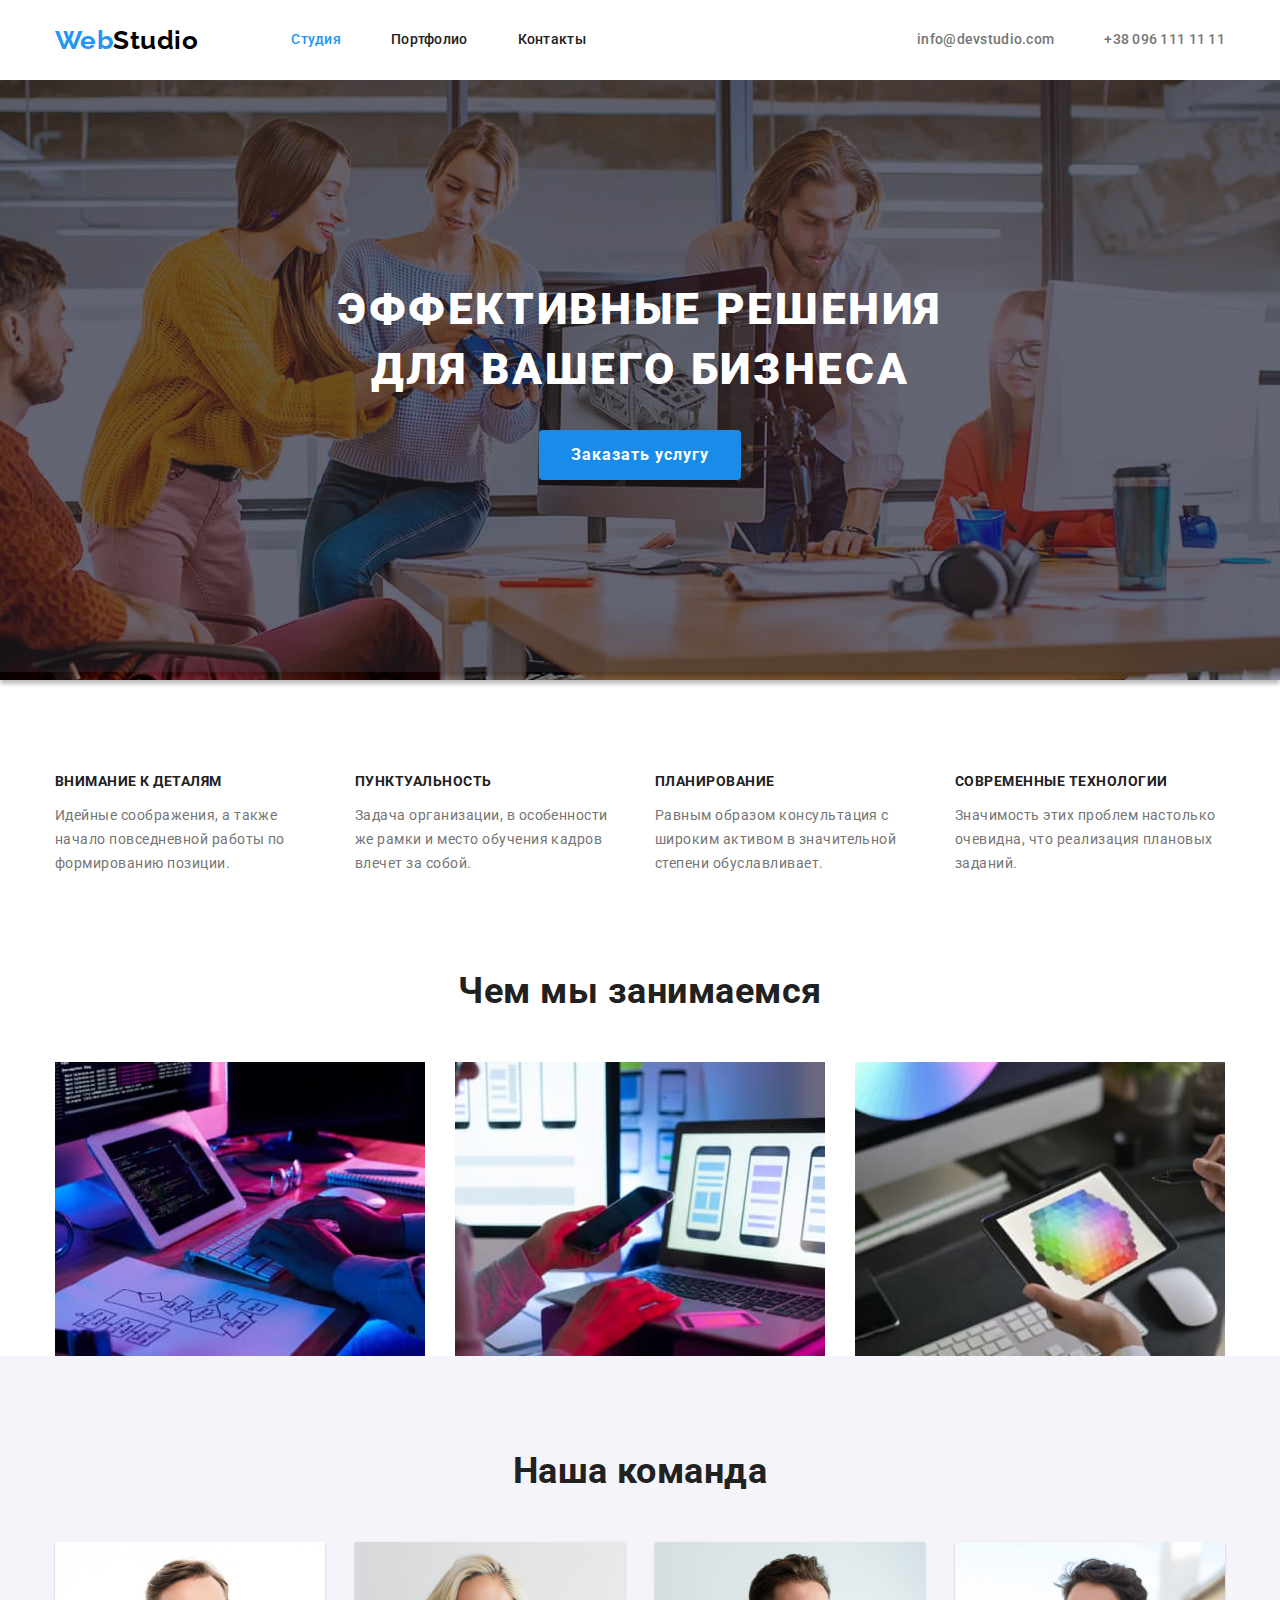
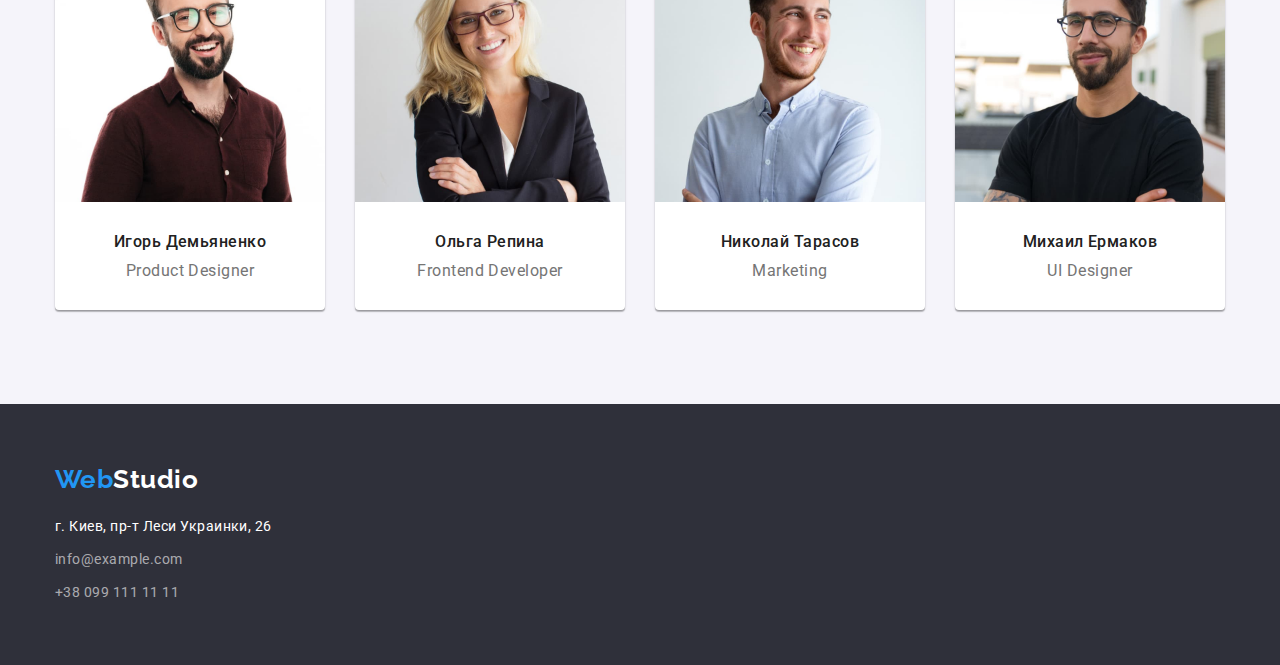
==== index.html @ 6f5d8208 "ДЗ-4 Герой" ====
<!DOCTYPE html>
<html lang="ru">
  <head>
    <meta charset="UTF-8" />
    <meta http-equiv="X-UA-Compatible" content="IE=edge" />
    <meta name="viewport" content="width=device-width, initial-scale=1.0" />
    <title>Document</title>
    <link rel="preconnect" href="https://fonts.googleapis.com" />
    <link rel="preconnect" href="https://fonts.gstatic.com" crossorigin />
    <link
      href="https://fonts.googleapis.com/css2?family=Raleway:wght@700&family=Roboto:wght@400;500;700;900&display=swap"
      rel="stylesheet"
    />
    <link
      rel="stylesheet"
      href="https://cdnjs.cloudflare.com/ajax/libs/modern-normalize/1.1.0/modern-normalize.min.css"
    />
    <link rel="stylesheet" href="./css/styles.css" />
  </head>
  <body class="page">
    <!-- Шапка сайта-->
    <header class="page-header">
      <div class="container page-nav">
        <nav class="page-nav-logo">
          <a href="./index.html" class="logo"
            ><span class="logo-web">Web</span><span class="logo-studio">Studio</span></a
          >
          <ul class="site-nav">
            <li class="item"><a href="./index.html" class="link current">Студия</a></li>
            <li class="item"><a href="./portfolio.html" class="link">Портфолио</a></li>
            <li class="item"><a href="" class="link">Контакты</a></li>
          </ul>
        </nav>
        <ul class="contacts-nav">
          <li class="item">
            <a href="mailto:info@devstudio.com" class="link">info@devstudio.com</a>
          </li>
          <li class="item"><a href="tel:+380961111111" class="link">+38 096 111 11 11</a></li>
        </ul>
      </div>
    </header>

    <main>
      <!-- Герой -->
      <section class="hero">
        <div class="container">
          <h1 class="hero-title">Эффективные решения для вашего бизнеса</h1>
          <button type="button" class="button">Заказать услугу</button>
        </div>
      </section>

      <!-- Преймущетсва -->
      <section class="section-work">
        <h2 class="section-features">Преймущетсва</h2>
        <div class="container">
          <ul class="section-list">
            <li class="item">
              <h2 class="title">Внимание к деталям</h2>
              <p class="text">
                Идейные соображения, а также начало повседневной работы по формированию позиции.
              </p>
            </li>
            <li class="item">
              <h2 class="title">Пунктуальность</h2>
              <p class="text">
                Задача организации, в особенности же рамки и место обучения кадров влечет за собой.
              </p>
            </li>
            <li class="item">
              <h2 class="title">Планирование</h2>
              <p class="text">
                Равным образом консультация с широким активом в значительной степени обуславливает.
              </p>
            </li>
            <li class="item">
              <h2 class="title">Современные технологии</h2>
              <p class="text">
                Значимость этих проблем настолько очевидна, что реализация плановых заданий.
              </p>
            </li>
          </ul>
        </div>
      </section>

      <!-- Описание -->
      <section class="section-features">
        <div class="container">
          <h2 class="section-title">Чем мы занимаемся</h2>
          <ul class="list">
            <li class="item">
              <img src="./images/box1.jpg" alt="компьютер" width="370" height="294" />
            </li>
            <li class="item">
              <img src="./images/box2.jpg" alt="телефон" width="370" height="294" />
            </li>
            <li class="item">
              <img src="./images/box3.jpg" alt="планшет" width="370" height="294" />
            </li>
          </ul>
        </div>
      </section>

      <!-- Команда -->
      <section class="section-team">
        <div class="container">
          <h2 class="section-title">Наша команда</h2>
          <ul class="list">
            <li class="item">
              <img src="./images/igordemianenko.jpg" alt="фотография сотрудника" width="270" height="260" />
              <h3 class="title">Игорь Демьяненко</h3>
              <p class="text">Product Designer</p>
            </li>
            <li class="item">
              <img src="./images/olgarepina.jpg" alt="фотография сотрудника" width="270" height="260" />
              <h3 class="title">Ольга Репина</h3>
              <p class="text">Frontend Developer</p>
            </li>
            <li class="item">
              <img src="./images/nikolaitarasov.jpg" alt="фотография сотрудника" width="270" height="260" />
              <h3 class="title">Николай Тарасов</h3>
              <p class="text">Marketing</p>
            </li>
            <li class="item">
              <img src="./images/mihailermakov.jpg" alt="фотография сотрудника" width="270" height="260" />
              <h3 class="title">Михаил Ермаков</h3>
              <p class="text">UI Designer</p>
            </li>
          </ul>
        </div>
      </section>
    </main>

    <!-- Подвал -->
    <footer class="footer">
      <div class="container">
        <a href="./index.html" class="logo"
          ><span class="logo-web">Web</span><span class="logo-studio-footer">Studio</span></a
        >
        <address>
          <ul>
            <li>
              <a href="https://goo.gl/maps/iaYQJFzAQQtQS2JW9" class="link"
                >г. Киев, пр-т Леси Украинки, 26</a
              >
            </li>
            <li><a href="mailto:info@example.com" class="link contacts">info@example.com</a></li>
            <li><a href="tel:+380991111111" class="link contacts tel">+38 099 111 11 11</a></li>
          </ul>
        </address>
      </div>
    </footer>
  </body>
</html>
---- css/styles.css ----
/* основной цвет фона #FFFFFF */
/* цвет фона героя и футера #2F303A */
/* цвет фона команды #F5F4FA */
/* основной цвет текста #757575  */
/* доп цвет текста #212121 */
/* цвет для ховера #2196F3 */
/* цвет текста в футере для контактов rgba(255, 255, 255, 0.6);
 */


:root {
--primary-text-color: #212121;
--title-text-color: #757575;
--accent-color: #2196F3;
--secondary-text-color: #FFF;
--third-text-color: #000;
--primary-bg-color: #FFF;
--secondary-bg-color: #2F303A;
--third-bg-color: #F5F4FA;
--button-bg-color: #188CE8;
}

ul {
    padding: 0;
    margin: 0;
    list-style: none;
}

img {
    display: block;
    width: 100%;
    height: auto;
}

 .page {
     background-color: var(--primary-bg-color);
     color: var(--title-text-color);
     font-family: Roboto, sans-serif;
     letter-spacing: 0.03em;
 }
/* навигация сайта */

 .container {
     width: 1200px;
     padding-left: 15px;
     padding-right: 15px; 
     margin-left: auto;
     margin-right: auto;
 }
 .page-nav-logo {
    display: flex;
    align-items: center;
    
}

.page-nav {
    display: flex;
    align-items: center;
    
}

  .logo {
    margin-right: 93px; 
    

    font-family: Raleway, cursive;
    font-weight: 700;
    font-size: 26px;
    line-height: 1.19;
    text-decoration: none;
 }

 .logo-web {
     color: var(--accent-color);
 }
 .logo-studio {
     color: var(--third-text-color);
 }

.site-nav {
    display: flex;
}

.site-nav .item + .item {
    margin-left: 50px;
}
 
.site-nav .link {
    display: block;
    padding-top: 32px;
    padding-bottom: 32px;
    
    color: var(--primary-text-color);
    font-weight: 500;
    font-size: 14px;
    line-height: 1.14;
    letter-spacing: 0.02em;
    text-decoration: none;
}
.site-nav .link:hover,
.site-nav .link:focus {
    color: var(--accent-color);
}
.site-nav .link.current {
    color: var(--accent-color);
}
.site-nav .link.current-second {
    color: var(--accent-color);
}
.contacts-nav {
    display: flex;
    margin-left: auto;
}
.contacts-nav .item + .item {
    margin-left: 50px;
}
.contacts-nav .link {
    display: block;
    padding-bottom: 32px;
    padding-top: 32px;
    
    color: var(--title-text-color);
    font-weight: 500;
    font-size: 14px;
    line-height: 1.14;
    letter-spacing: 0.02em;
    text-decoration: none;
}
.contacts-nav .link:hover,
.contacts-nav .link:focus {
    color: var(--accent-color);
}
/* герой */




.hero {
    padding-bottom: 200px;
    padding-top: 200px;
    text-align: center;
    max-width: 1600px;
    height: 600px;
    margin-left: auto;
    margin-right: auto;
    background-image: url('..//images/imgoverlay.png'), url('..//images/hero.jpg');
    box-shadow: 0px 4px 4px rgba(0, 0, 0, 0.25);
    background-repeat: no-repeat;
    background-position: center;
    background-size: cover;
   
}


.hero-title {
    margin: 0 auto 30px;
    width: 696px;
    
   
   
    
    color: var(--secondary-text-color);
    font-weight: 900;
    font-size: 44px;
    line-height: 1.36;
    letter-spacing: 0.06em;
    text-transform: uppercase;
}

/* секция преймущества */
.section-features {
    margin-top: 0;
    margin-bottom: 0;


    font-size: 0;

}
.section-features .list {
    display: flex;
    justify-content: space-between;
}

.section-list {
    display: flex;
    margin-bottom: 0;
}


.section-work {
    
    padding-bottom: 94px;
    padding-top: 94px;

}
.section-work .item {
    width: 270px;
}
.section-work .section-list{
    justify-content: space-between;
}

.section-work .title {
    margin-top: 0;
    margin-bottom: 10px;
    
    color: var(--primary-text-color);
    font-weight: 700;
    font-size: 14px;
    line-height: 1.14;
    text-transform: uppercase;
}
.section-work .text {
    margin-bottom: 0;
    
    font-size: 14px;
    line-height: 1.71;
}

/* секция */
.section-title {
    margin-top: 0;
    margin-bottom: 50px;
   
    
    color: var(--primary-text-color);
    font-weight: 700;
    font-size: 36px;
    line-height: 1.17;
    text-align: center;
}
/* секция команда */
.section-team {
    
    padding-top: 94px;
    padding-bottom: 94px;
    
    
    background-color: var(--third-bg-color)
}   
.section-team .list {
    display: flex;
    justify-content: space-between;

}

.section-team .title {
    margin-top: 0;
    margin-bottom: 0;
    padding-top: 30px;
    padding-bottom: 10px;
    
    color: var(--primary-text-color);
    
    font-weight: 500;
    font-size: 16px;
    line-height: 1.19;
    text-align: center;
}
.section-team .item {
    width: 270px;
    background: #FFFFFF;
    box-shadow: 0px 1px 3px rgba(0, 0, 0, 0.12), 0px 1px 1px rgba(0, 0, 0, 0.14), 0px 2px 1px rgba(0, 0, 0, 0.2);
    border-radius: 0px 0px 4px 4px;
    
}

.section-team .text {
    margin-top: 0;
    margin-bottom: 0;
    padding-top: 0;
    padding-bottom: 30px;
    
    font-size: 16px;
    line-height: 1.19;
    text-align: center;
}
/* кнопка */
.button {
    border-radius: 4px;
    padding: 10px 32px;
    min-width: 200px;
    height: 50px;
    border: transparent;
    box-shadow: 0px 4px 4px rgba(0, 0, 0, 0.15);


    
    color: var(--secondary-text-color);
    background-color: var(--button-bg-color);

    font-family: 'Roboto';
    font-weight: 700;
    font-size: 16px;
    line-height: 1.88;
    letter-spacing: 0.06em;
    cursor: pointer;
 
}
/* подвал */
.footer .logo {
    display: block;
    margin-bottom: 20px;
    
}
.logo-studio-footer {

    color: var(--secondary-text-color);
}
.footer {
    padding-top: 60px;
    padding-bottom: 60px;
    margin-bottom: 0;


    background-color: var(--secondary-bg-color);
}
.footer .link {
    display: block;
    
    
    
    
    color: var(--secondary-text-color);
    font-style: normal;
    font-size: 14px;
    line-height: 1.71;
    text-decoration: none;
}

.footer li {
    margin-bottom: 9px;
}
.footer li:last-child {
    margin-bottom: 0;
}

.footer .link.contacts {
    display: block;
    
    
    color: rgba(255, 255, 255, 0.6);  
}

.footer .link.contacts.tel {
    display: block;
    
    
    
    color: rgba(255, 255, 255, 0.6);
    
}
.footer .link:hover,
.footer .link:focus {
    color: var(--accent-color);
    
}
.footer .link.contacts:hover,
.footer .link.contacts:focus {
    color: var(--accent-color);
    
}

/* портфолио */

.page-header-portfolio {
    border-bottom: 1px solid #ECECEC;
}

.section-portfolio {
    padding-top: 94px;
    padding-bottom: 94px;
}
.section-portfolio .main-title {
    visibility: hidden;
    font-size: 0;
}

.portfolio-title {
    display: flex;
    justify-content: center;
    margin-bottom: 50px;
    
}
.portfolio-title .item {
    margin-right: 8px;
}
.portfolio-title .item:last-child {
    margin-right: 0;
}
.portfolio-btn {
    border-radius: 4px;
    border: transparent;
    padding: 6px 22px;

        
    
    color: var(--primary-text-color);
    background-color: var(--third-bg-color);
    font-family: Roboto, sans-serif;
    font-weight: 500;
    font-size: 16px;
    line-height: 1.62;
    text-align: center;
    cursor: pointer;
}
.portfolio-btn:hover,
.portfolio-btn:focus {
    color: var(--secondary-text-color);
    background-color: var(--accent-color);
}
.portfolio-btn.current {
    color: var(--secondary-text-color);
    background-color: var(--accent-color);
}


.section-portfolio .title {
    
    color: var(--primary-text-color);
    
    font-weight: 700;
    font-size: 18px;
    line-height: 2; 
    letter-spacing: 0.06em;
}
.section-portfolio .text {
    font-size: 16px;
    line-height: 1.88;
}

.portfolio-data {
    display: block;
    display: flex;
    flex-wrap: wrap;
    justify-content: space-between;
    
}
.section-portfolio .info:nth-last-child(-n + 3) {
    margin-bottom: 0;
}
.section-portfolio .list {
    border: 1px solid #EEEEEE;
    
    padding: 20px 24px;
}

.section-portfolio .title,
.section-portfolio .text,
.section-portfolio .photo {
    display: block;
    margin-bottom: 0;
    margin-top: 0;
}

.section-portfolio .info {
    margin-bottom: 30px;
}

.section-portfolio .title {
    margin-bottom: 4px;
}
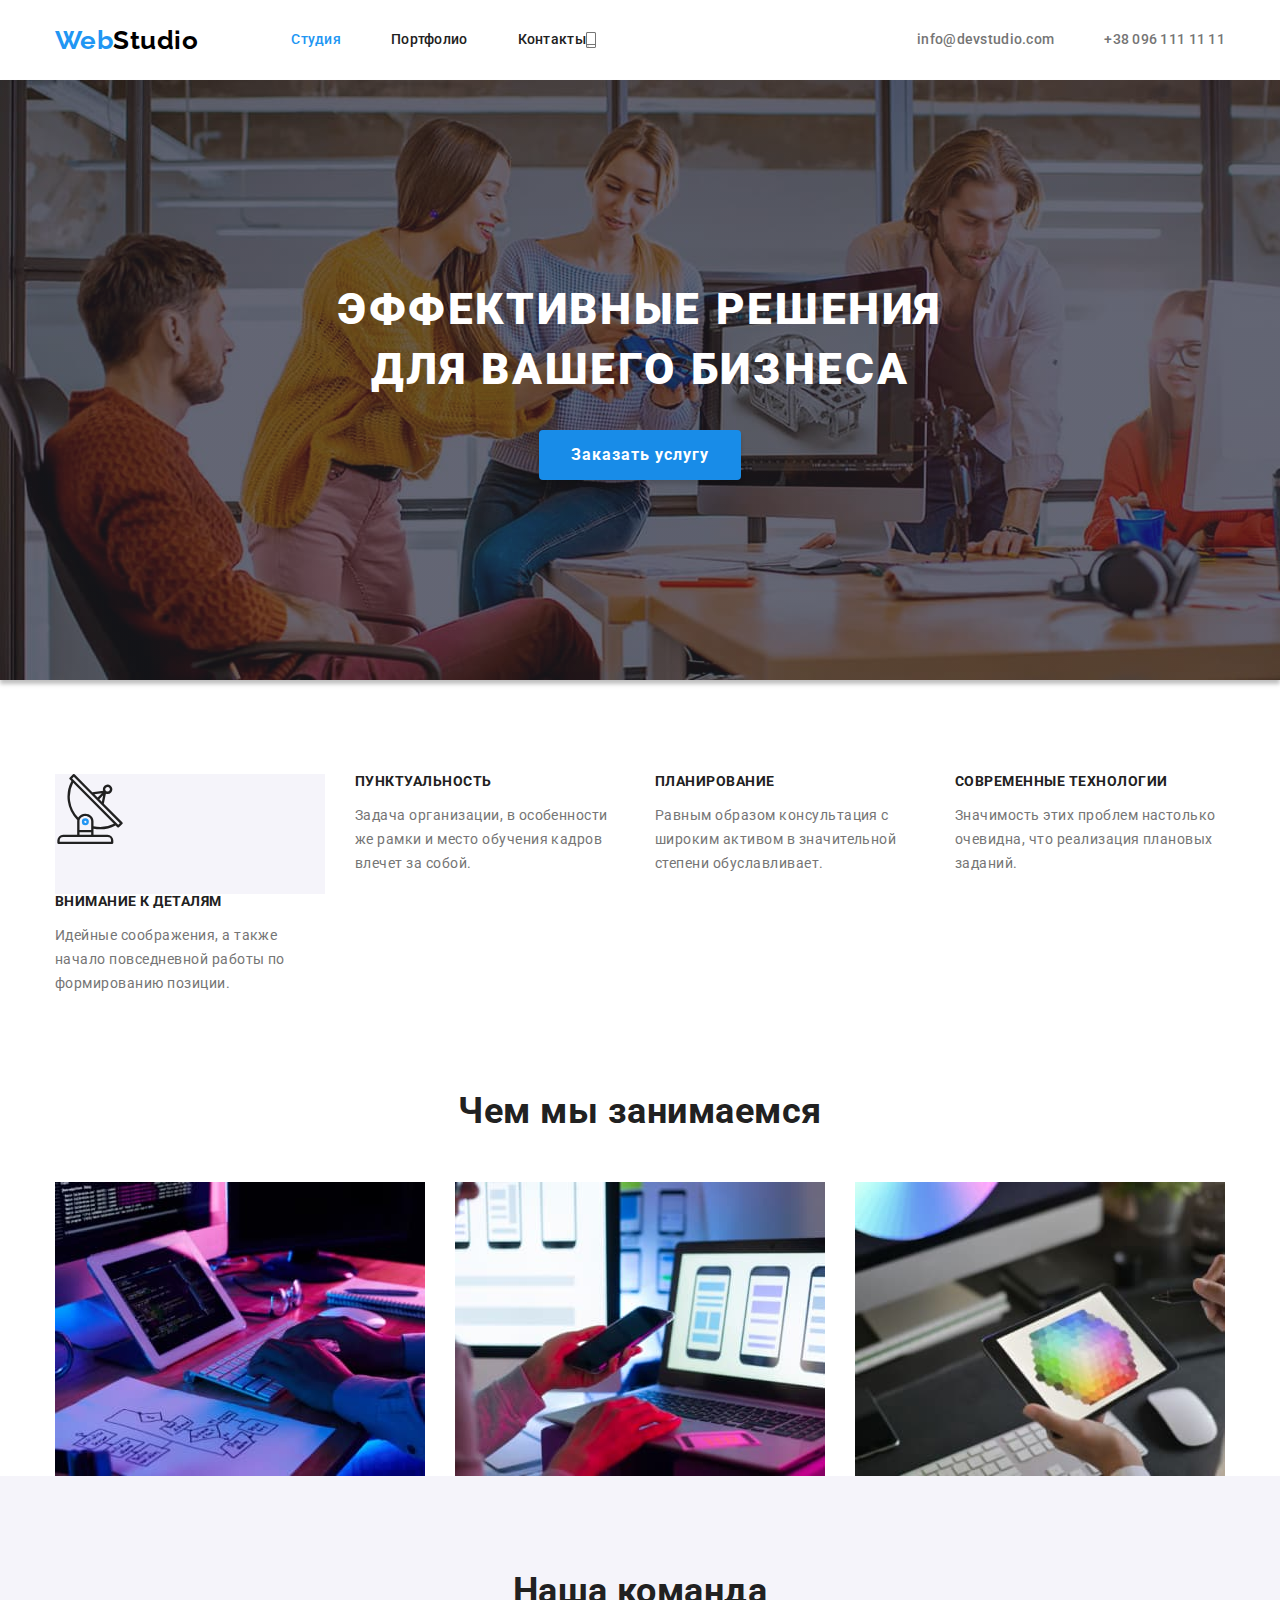
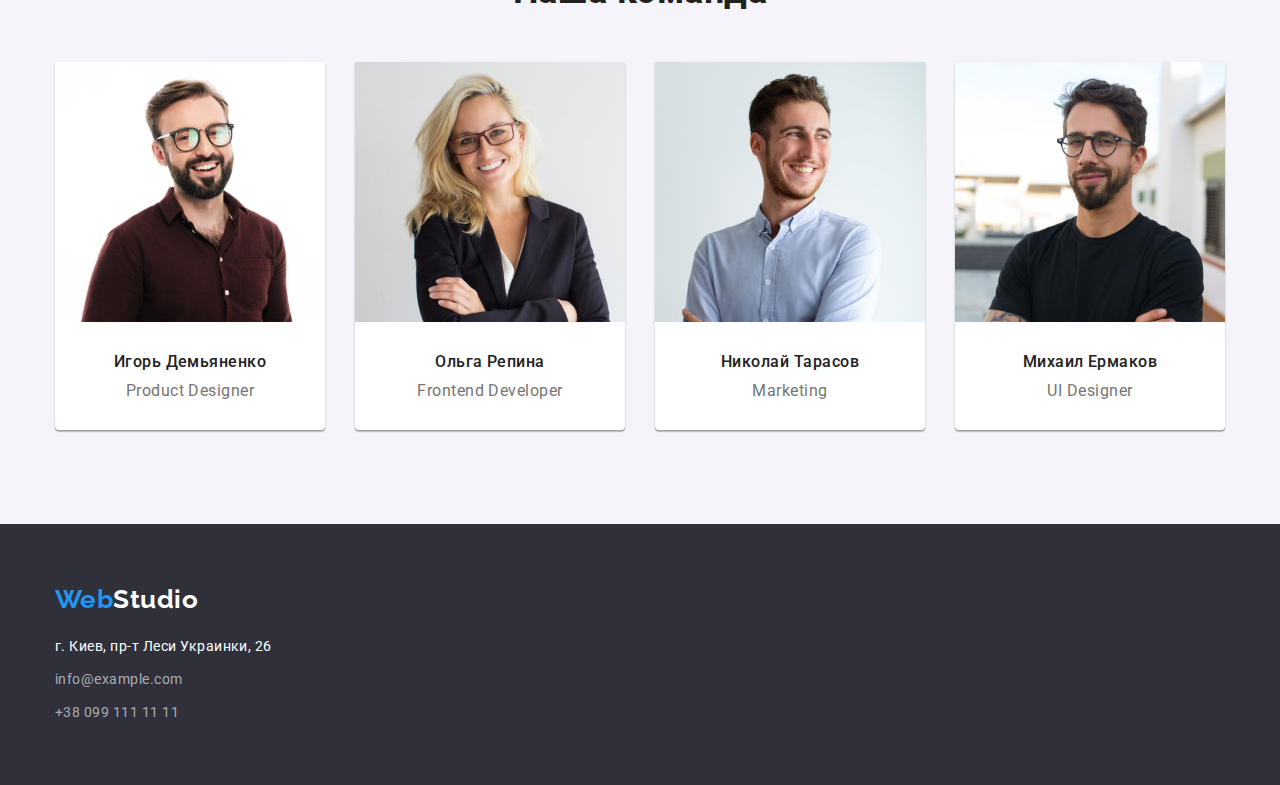
==== commit bdfa2513: "добавляет svg спрайт" ====
--- a/index.html
+++ b/index.html
@@ -31,6 +31,9 @@
             <li class="item"><a href="" class="link">Контакты</a></li>
           </ul>
         </nav>
+        <svg width="10" height="16">
+          <use href="./images/icons.svg#icon-smartphone"></use>
+        </svg>
         <ul class="contacts-nav">
           <li class="item">
             <a href="mailto:info@devstudio.com" class="link">info@devstudio.com</a>
@@ -55,6 +58,11 @@
         <div class="container">
           <ul class="section-list">
             <li class="item">
+              <div class="group">
+                <svg class="icon" width="70" height="70">
+                  <use href="./images/icons.svg#icon-antenna1"></use>
+                </svg>
+              </div>
               <h2 class="title">Внимание к деталям</h2>
               <p class="text">
                 Идейные соображения, а также начало повседневной работы по формированию позиции.
@@ -106,22 +114,42 @@
           <h2 class="section-title">Наша команда</h2>
           <ul class="list">
             <li class="item">
-              <img src="./images/igordemianenko.jpg" alt="фотография сотрудника" width="270" height="260" />
+              <img
+                src="./images/igordemianenko.jpg"
+                alt="фотография сотрудника"
+                width="270"
+                height="260"
+              />
               <h3 class="title">Игорь Демьяненко</h3>
               <p class="text">Product Designer</p>
             </li>
             <li class="item">
-              <img src="./images/olgarepina.jpg" alt="фотография сотрудника" width="270" height="260" />
+              <img
+                src="./images/olgarepina.jpg"
+                alt="фотография сотрудника"
+                width="270"
+                height="260"
+              />
               <h3 class="title">Ольга Репина</h3>
               <p class="text">Frontend Developer</p>
             </li>
             <li class="item">
-              <img src="./images/nikolaitarasov.jpg" alt="фотография сотрудника" width="270" height="260" />
+              <img
+                src="./images/nikolaitarasov.jpg"
+                alt="фотография сотрудника"
+                width="270"
+                height="260"
+              />
               <h3 class="title">Николай Тарасов</h3>
               <p class="text">Marketing</p>
             </li>
             <li class="item">
-              <img src="./images/mihailermakov.jpg" alt="фотография сотрудника" width="270" height="260" />
+              <img
+                src="./images/mihailermakov.jpg"
+                alt="фотография сотрудника"
+                width="270"
+                height="260"
+              />
               <h3 class="title">Михаил Ермаков</h3>
               <p class="text">UI Designer</p>
             </li>
--- a/css/styles.css
+++ b/css/styles.css
@@ -133,8 +133,6 @@
 /* герой */
 
 
-
-
 .hero {
     padding-bottom: 200px;
     padding-top: 200px;
@@ -143,11 +141,11 @@
     height: 600px;
     margin-left: auto;
     margin-right: auto;
-    background-image: url('..//images/imgoverlay.png'), url('..//images/hero.jpg');
+    background-image: linear-gradient(to top, rgba(47, 48, 58, 0.4), rgba(47, 48, 58, 0.4)), url('..//images/hero.jpg');
     box-shadow: 0px 4px 4px rgba(0, 0, 0, 0.25);
-    background-repeat: no-repeat;
-    background-position: center;
-    background-size: cover;
+    
+
+    background-color: var(--secondary-bg-color);
    
 }
 
@@ -191,8 +189,18 @@
     
     padding-bottom: 94px;
     padding-top: 94px;
-
-}
+    
+}
+.section-work .title {
+    
+    
+}
+.section-work .group {
+    background-color: #F5F4FA;
+    width: 270px;
+    height: 120px;
+}
+
 .section-work .item {
     width: 270px;
 }
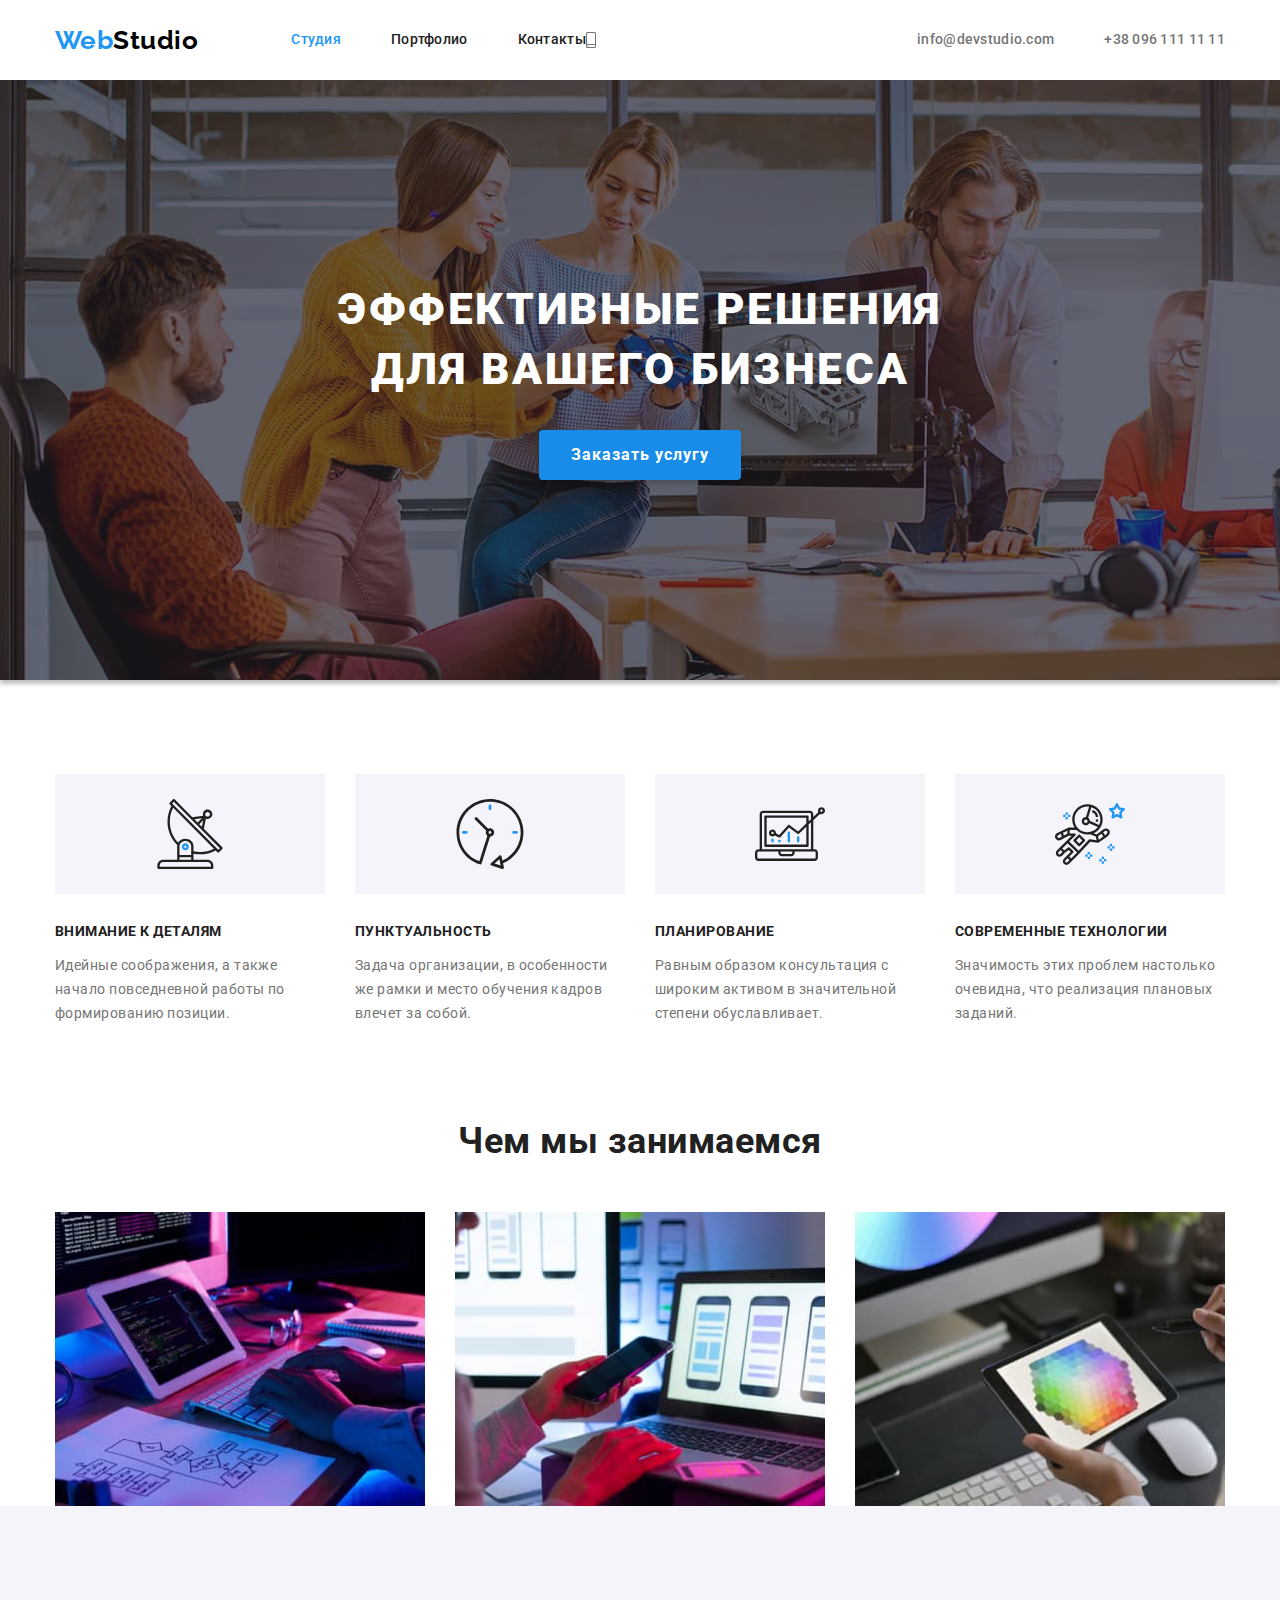
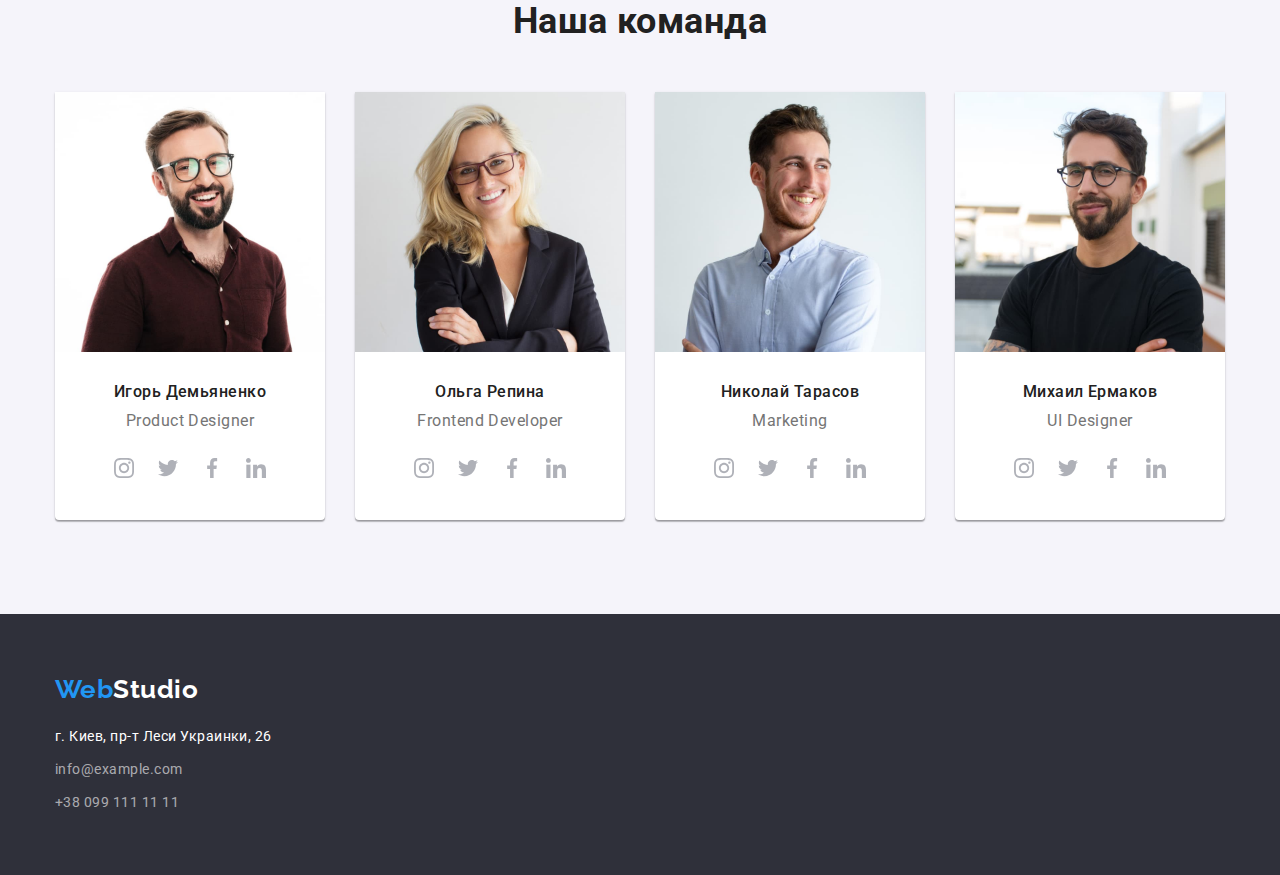
==== commit fdda1fff: "частично ДЗ-4" ====
--- a/index.html
+++ b/index.html
@@ -59,7 +59,7 @@
           <ul class="section-list">
             <li class="item">
               <div class="group">
-                <svg class="icon" width="70" height="70">
+                <svg width="70" height="70">
                   <use href="./images/icons.svg#icon-antenna1"></use>
                 </svg>
               </div>
@@ -69,18 +69,33 @@
               </p>
             </li>
             <li class="item">
+              <div class="group">
+                <svg width="70" height="70">
+                  <use href="./images/icons.svg#icon-clock"></use>
+                </svg>
+              </div>
               <h2 class="title">Пунктуальность</h2>
               <p class="text">
                 Задача организации, в особенности же рамки и место обучения кадров влечет за собой.
               </p>
             </li>
             <li class="item">
+              <div class="group">
+                <svg width="70" height="70">
+                  <use href="./images/icons.svg#icon-diagram"></use>
+                </svg>
+              </div>
               <h2 class="title">Планирование</h2>
               <p class="text">
                 Равным образом консультация с широким активом в значительной степени обуславливает.
               </p>
             </li>
             <li class="item">
+              <div class="group">
+                <svg width="70" height="70">
+                  <use href="./images/icons.svg#icon-astronaut"></use>
+                </svg>
+              </div>
               <h2 class="title">Современные технологии</h2>
               <p class="text">
                 Значимость этих проблем настолько очевидна, что реализация плановых заданий.
@@ -122,6 +137,37 @@
               />
               <h3 class="title">Игорь Демьяненко</h3>
               <p class="text">Product Designer</p>
+              <ul class="group">
+                <li>
+                  <div class="icon">
+                    <a href=""><svg width="20" height="20">
+                      <use href="./images/icons.svg#icon-instagram"></use>
+                    </svg></a>
+                  </div>
+                </li>
+                <li>
+                  <div class="icon">
+                    <a href=""><svg width="20" height="20">
+                      <use href="./images/icons.svg#icon-twitter"></use>
+                    </svg></a>
+                    
+                  </div>
+                </li>
+                <li>
+                  <div class="icon">
+                  <a href=""><svg width="20" height="20">
+                    <use href="./images/icons.svg#icon-facebook"></use>
+                  </svg></a>
+                </div>
+                </li>
+                <li>
+                  <div class="icon">
+                  <a href=""><svg width="20" height="20">
+                    <use href="./images/icons.svg#icon-linkedin"></use>
+                  </svg></a>
+                </div>
+                </li>
+                </ul>
             </li>
             <li class="item">
               <img
@@ -132,6 +178,32 @@
               />
               <h3 class="title">Ольга Репина</h3>
               <p class="text">Frontend Developer</p>
+              <ul class="group">
+                <li>
+                  <div class="icon">
+                    <a href=""><svg width="20" height="20">
+                      <use href="./images/icons.svg#icon-instagram"></use>
+                    </svg></a>
+                  </div>
+                </li>
+                <li>
+                  <div class="icon">
+                    <a href=""><svg width="20" height="20">
+                      <use href="./images/icons.svg#icon-twitter"></use>
+                    </svg></a>
+                  </div>
+                </li>
+                <li><div class="icon">
+                  <a href=""><svg width="20" height="20">
+                    <use href="./images/icons.svg#icon-facebook"></use>
+                  </svg></a>
+                </div></li>
+                <li><div class="icon">
+                  <a href=""><svg width="20" height="20">
+                    <use href="./images/icons.svg#icon-linkedin"></use>
+                  </svg></a>
+                </div></li>
+              </ul>
             </li>
             <li class="item">
               <img
@@ -142,6 +214,32 @@
               />
               <h3 class="title">Николай Тарасов</h3>
               <p class="text">Marketing</p>
+              <ul class="group">
+                <li>
+                  <div class="icon">
+                    <a href=""><svg width="20" height="20">
+                      <use href="./images/icons.svg#icon-instagram"></use>
+                    </svg></a>
+                  </div>
+                </li>
+                <li>
+                  <div class="icon">
+                    <a href=""><svg width="20" height="20">
+                      <use href="./images/icons.svg#icon-twitter"></use>
+                    </svg></a>
+                  </div>
+                </li>
+                <li><div class="icon">
+                  <a href=""><svg width="20" height="20">
+                    <use href="./images/icons.svg#icon-facebook"></use>
+                  </svg></a>
+                </div></li>
+                <li><div class="icon">
+                  <a href=""><svg width="20" height="20">
+                    <use href="./images/icons.svg#icon-linkedin"></use>
+                  </svg></a>
+                </div></li>
+              </ul>
             </li>
             <li class="item">
               <img
@@ -152,6 +250,32 @@
               />
               <h3 class="title">Михаил Ермаков</h3>
               <p class="text">UI Designer</p>
+              <ul class="group">
+                <li>
+                  <div class="icon">
+                    <a href=""><svg width="20" height="20">
+                      <use href="./images/icons.svg#icon-instagram"></use>
+                    </svg></a>
+                  </div>
+                </li>
+                <li>
+                  <div class="icon">
+                    <a href=""><svg width="20" height="20">
+                      <use href="./images/icons.svg#icon-twitter"></use>
+                    </svg></a>
+                  </div>
+                </li>
+                <li><div class="icon">
+                  <a href=""><svg width="20" height="20">
+                    <use href="./images/icons.svg#icon-facebook"></use>
+                  </svg></a>
+                </div></li>
+                <li><div class="icon">
+                  <a href=""><svg width="20" height="20">
+                    <use href="./images/icons.svg#icon-linkedin"></use>
+                  </svg></a>
+                </div></li>
+              </ul>
             </li>
           </ul>
         </div>
--- a/css/styles.css
+++ b/css/styles.css
@@ -191,19 +191,17 @@
     padding-top: 94px;
     
 }
-.section-work .title {
-    
-    
-}
 .section-work .group {
-    background-color: #F5F4FA;
     width: 270px;
     height: 120px;
-}
-
-.section-work .item {
-    width: 270px;
-}
+    background-color: #F5F4FA;
+    display: flex;
+    justify-content: center;
+    align-items: center;
+    margin-bottom: 30px;
+    
+}
+
 .section-work .section-list{
     justify-content: space-between;
 }
@@ -211,6 +209,7 @@
 .section-work .title {
     margin-top: 0;
     margin-bottom: 10px;
+   
     
     color: var(--primary-text-color);
     font-weight: 700;
@@ -220,6 +219,7 @@
 }
 .section-work .text {
     margin-bottom: 0;
+    width: 270px;
     
     font-size: 14px;
     line-height: 1.71;
@@ -238,6 +238,32 @@
     text-align: center;
 }
 /* секция команда */
+
+.section-team .group {
+    display: flex;
+    width: 206px;
+    height: 44px;
+    justify-content: center;
+    margin-left: auto;
+    margin-right: auto;
+
+    
+}
+
+.section-team .icon {
+    width: 44px;
+    height: 44px;
+   display: flex;
+   justify-content: center;
+   align-items: center;
+     
+}
+
+.section-team a {
+    display: flex;
+
+}
+
 .section-team {
     
     padding-top: 94px;
@@ -249,6 +275,7 @@
 .section-team .list {
     display: flex;
     justify-content: space-between;
+    align-items: center;
 
 }
 
@@ -266,7 +293,9 @@
     text-align: center;
 }
 .section-team .item {
+    
     width: 270px;
+    height: 428px;
     background: #FFFFFF;
     box-shadow: 0px 1px 3px rgba(0, 0, 0, 0.12), 0px 1px 1px rgba(0, 0, 0, 0.14), 0px 2px 1px rgba(0, 0, 0, 0.2);
     border-radius: 0px 0px 4px 4px;
@@ -277,7 +306,7 @@
     margin-top: 0;
     margin-bottom: 0;
     padding-top: 0;
-    padding-bottom: 30px;
+    padding-bottom: 16px;
     
     font-size: 16px;
     line-height: 1.19;
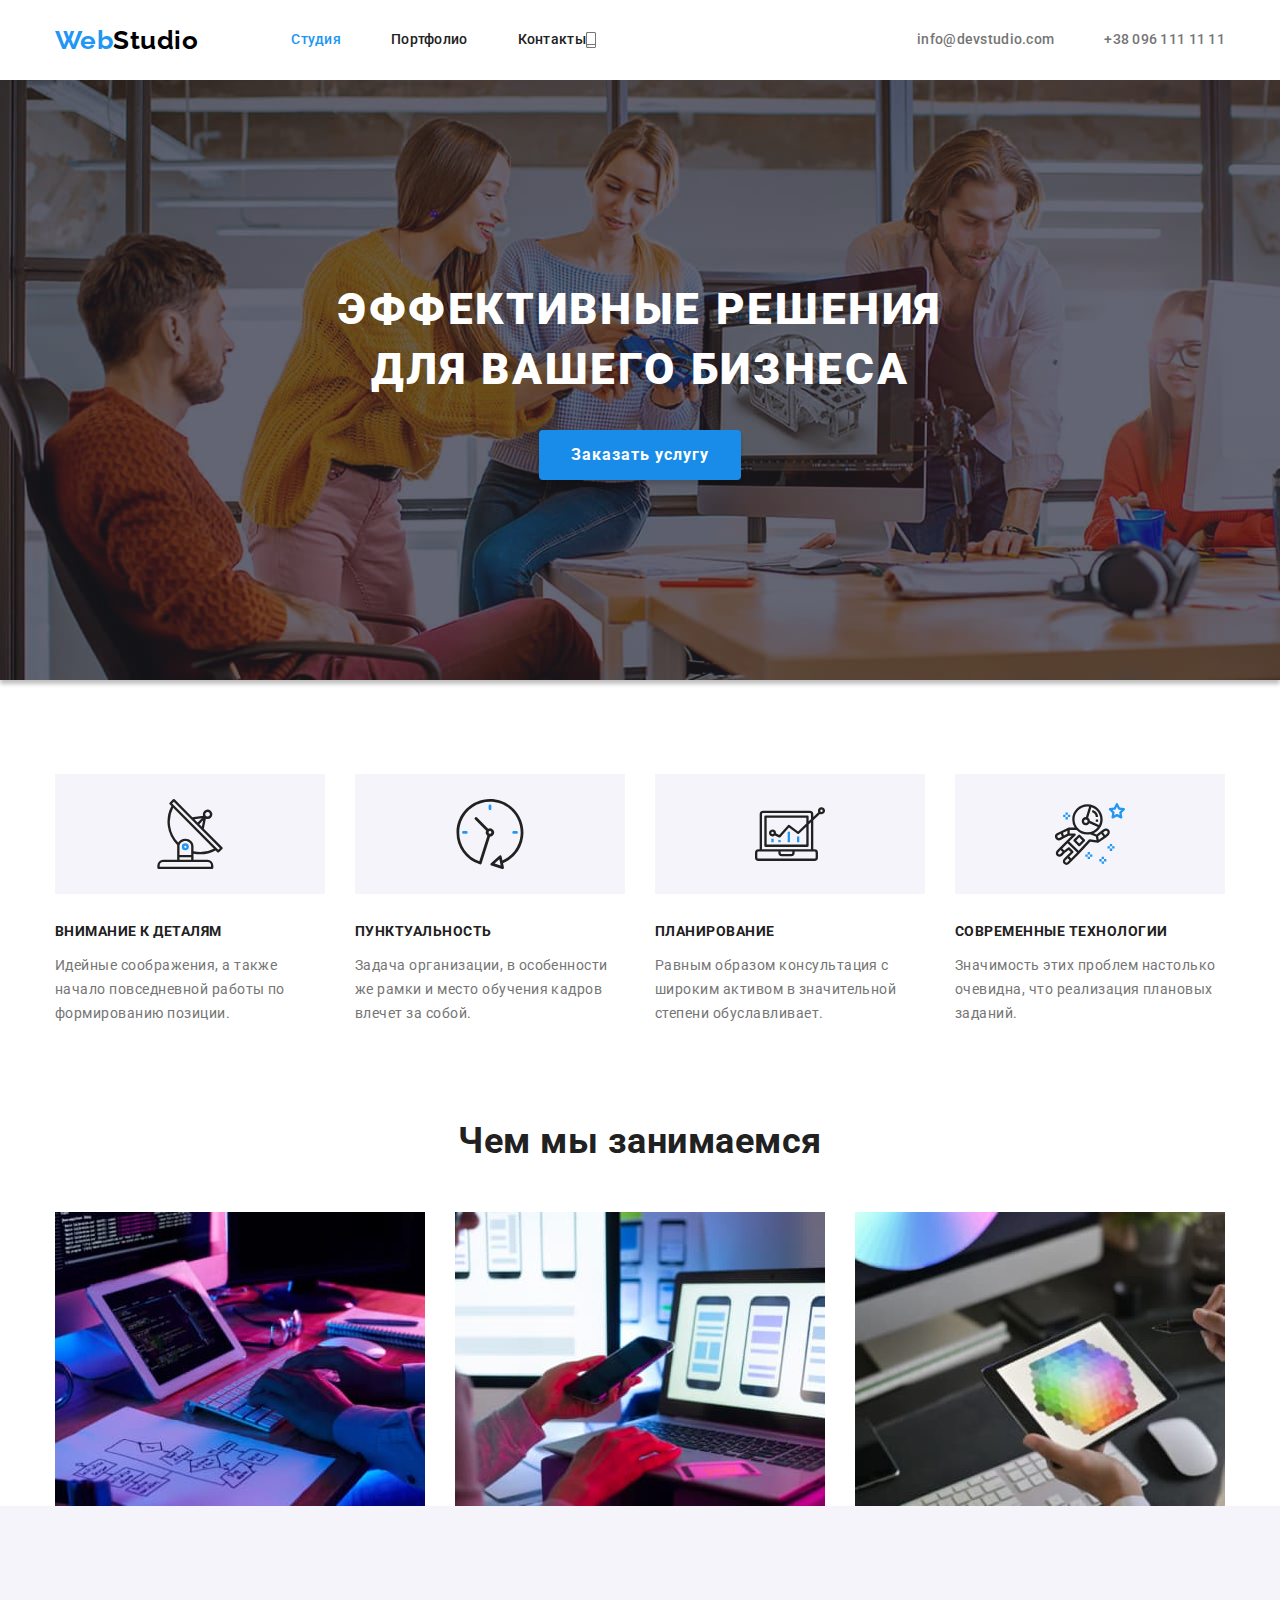
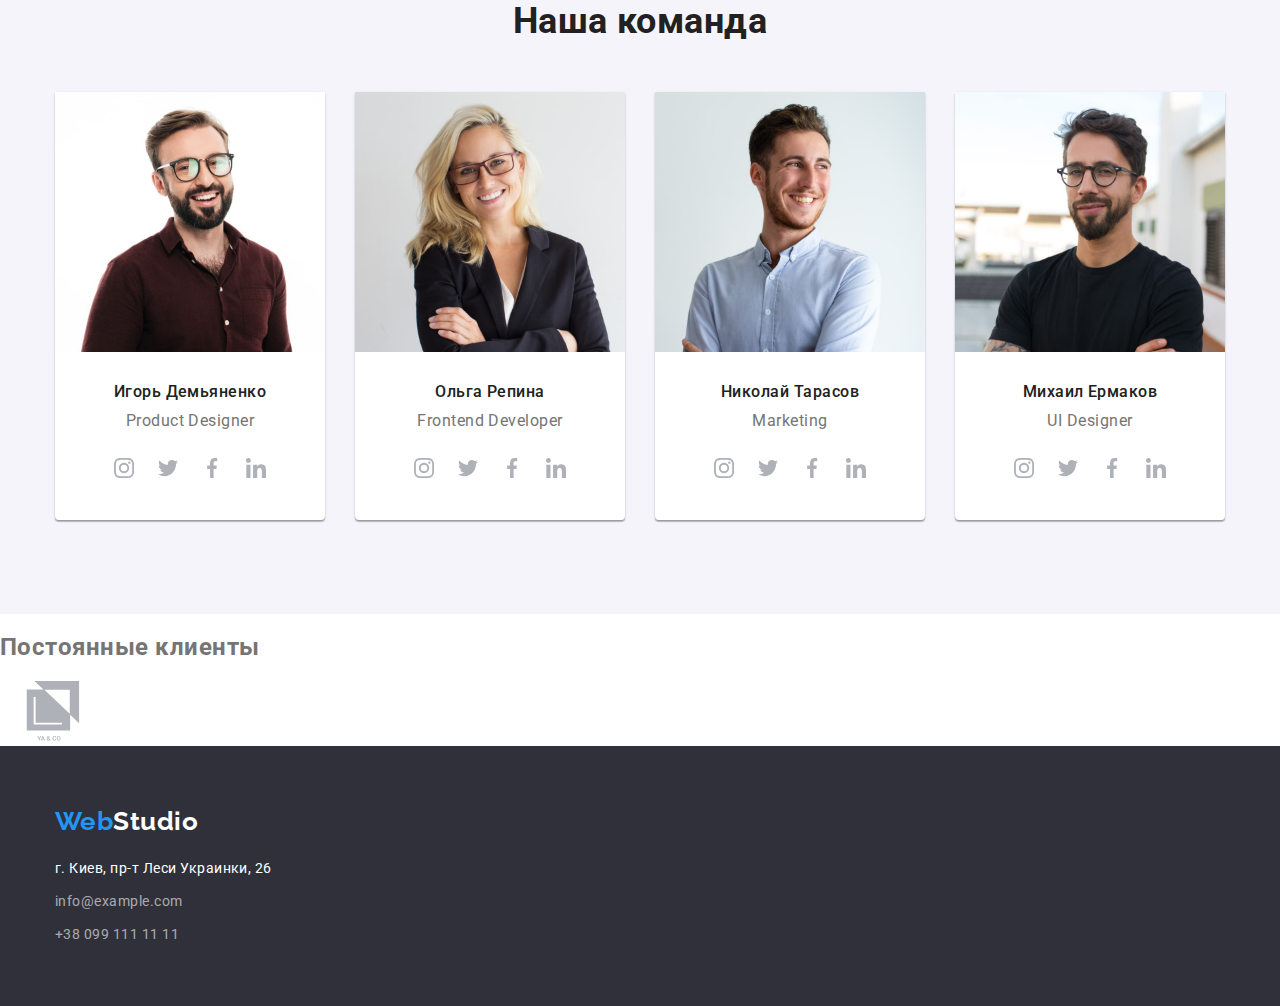
==== commit 135abe00: "сохраняет ссылки для команды" ====
--- a/index.html
+++ b/index.html
@@ -281,6 +281,23 @@
         </div>
       </section>
     </main>
+      <!-- Клиенты -->
+      <section>
+  <h2>Постоянные клиенты</h2>
+  <ul>
+    <li>
+      <svg width="106" height="60">
+        <use href="./images/icons.svg#icon-logo1">
+        </use>
+      </svg>
+    </li>
+    <li></li>
+    <li></li>
+    <li></li>
+    <li></li>
+    <li></li>
+  </ul>
+      </section>
 
     <!-- Подвал -->
     <footer class="footer">
--- a/css/styles.css
+++ b/css/styles.css
@@ -246,8 +246,7 @@
     justify-content: center;
     margin-left: auto;
     margin-right: auto;
-
-    
+ 
 }
 
 .section-team .icon {
@@ -259,10 +258,31 @@
      
 }
 
+
 .section-team a {
-    display: flex;
-
-}
+    fill: #afb1b8;
+    
+}
+
+.section-team .icon {
+    fill: currentColor;
+}
+
+.section-team a:hover {
+    fill: var(--secondary-text-color);
+    background-color: var(--accent-color);
+    border-radius: 50%;
+
+}
+.section-team a {
+    display: flex;
+    width: 44px;
+    height: 44px;
+    justify-content: center;
+    align-items: center;
+
+}
+
 
 .section-team {
     
@@ -476,6 +496,12 @@
 .section-portfolio .info:nth-last-child(-n + 3) {
     margin-bottom: 0;
 }
+
+.section-portfolio .info:hover {
+    border: 1px solid #EEEEEE;
+box-shadow: 0px 1px 1px rgba(0, 0, 0, 0.12), 0px 4px 4px rgba(0, 0, 0, 0.06), 1px 4px 6px rgba(0, 0, 0, 0.16);
+cursor: pointer;
+}
 .section-portfolio .list {
     border: 1px solid #EEEEEE;
     
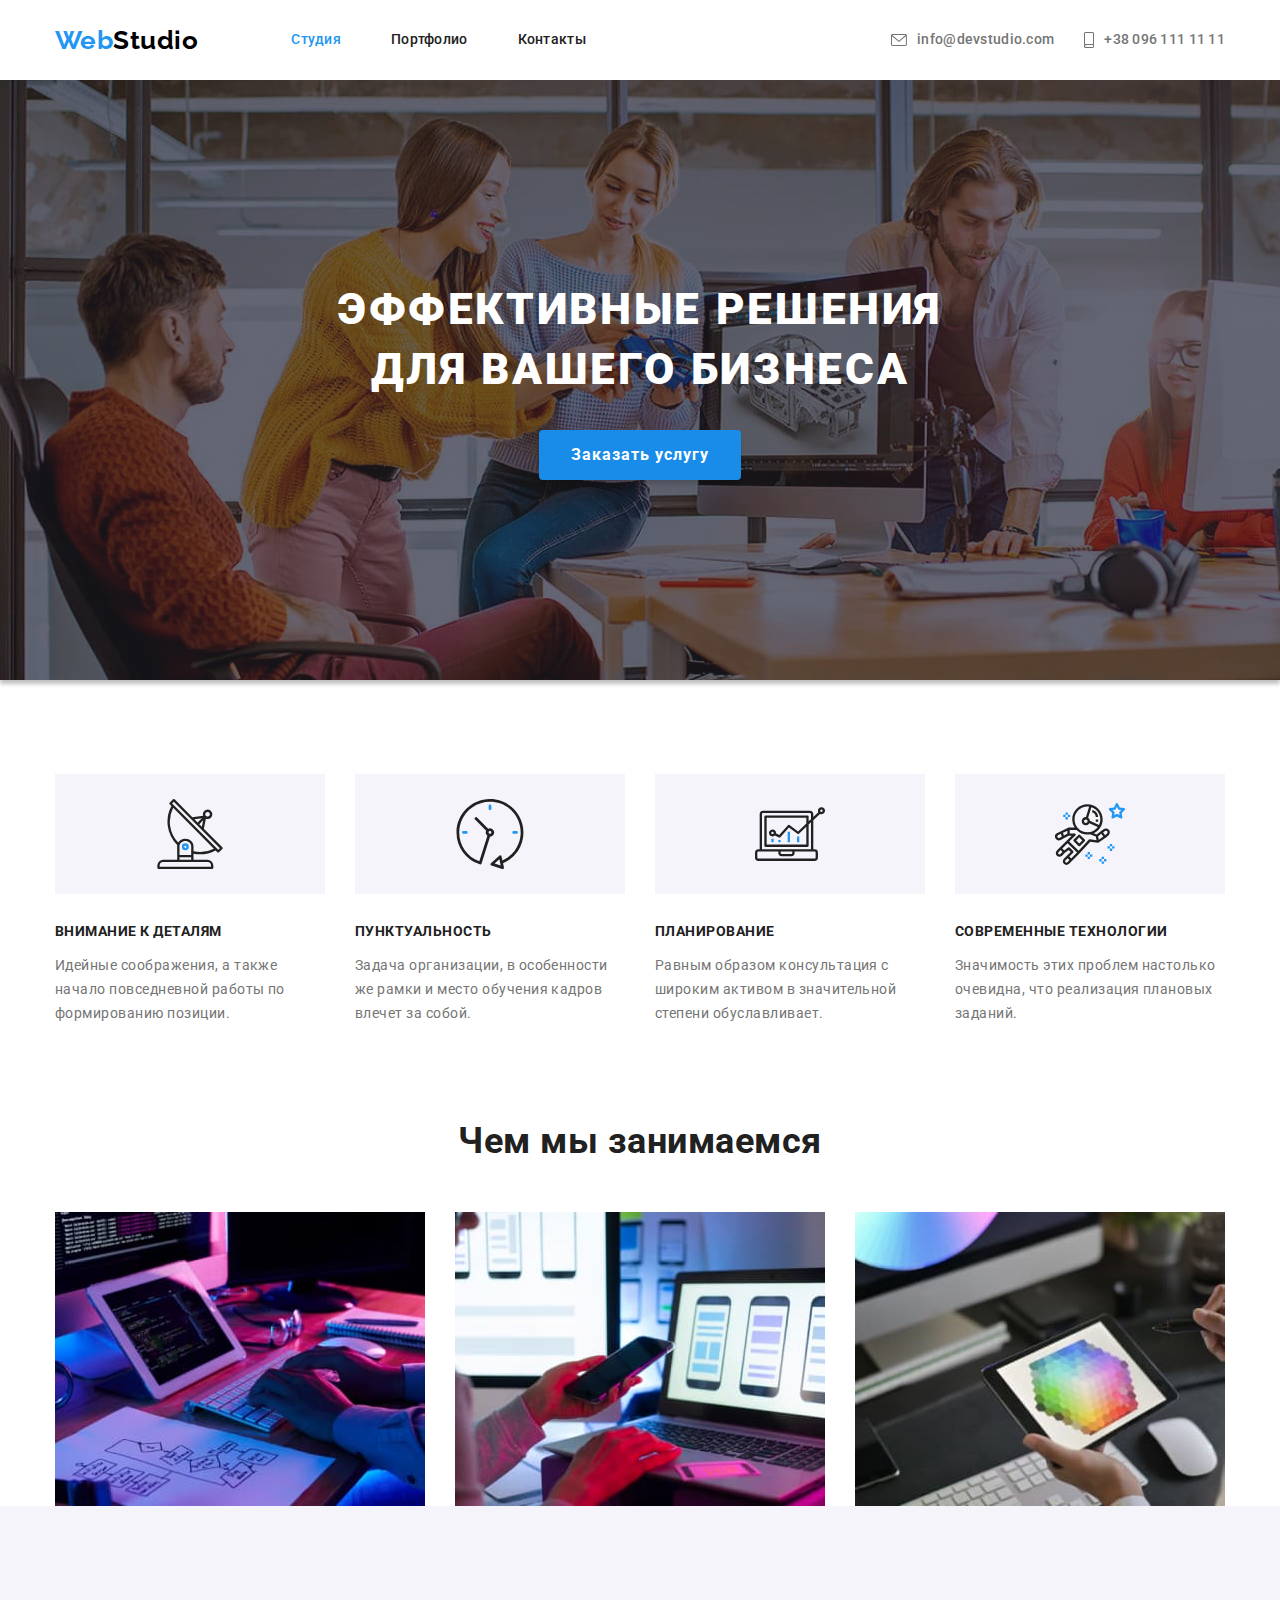
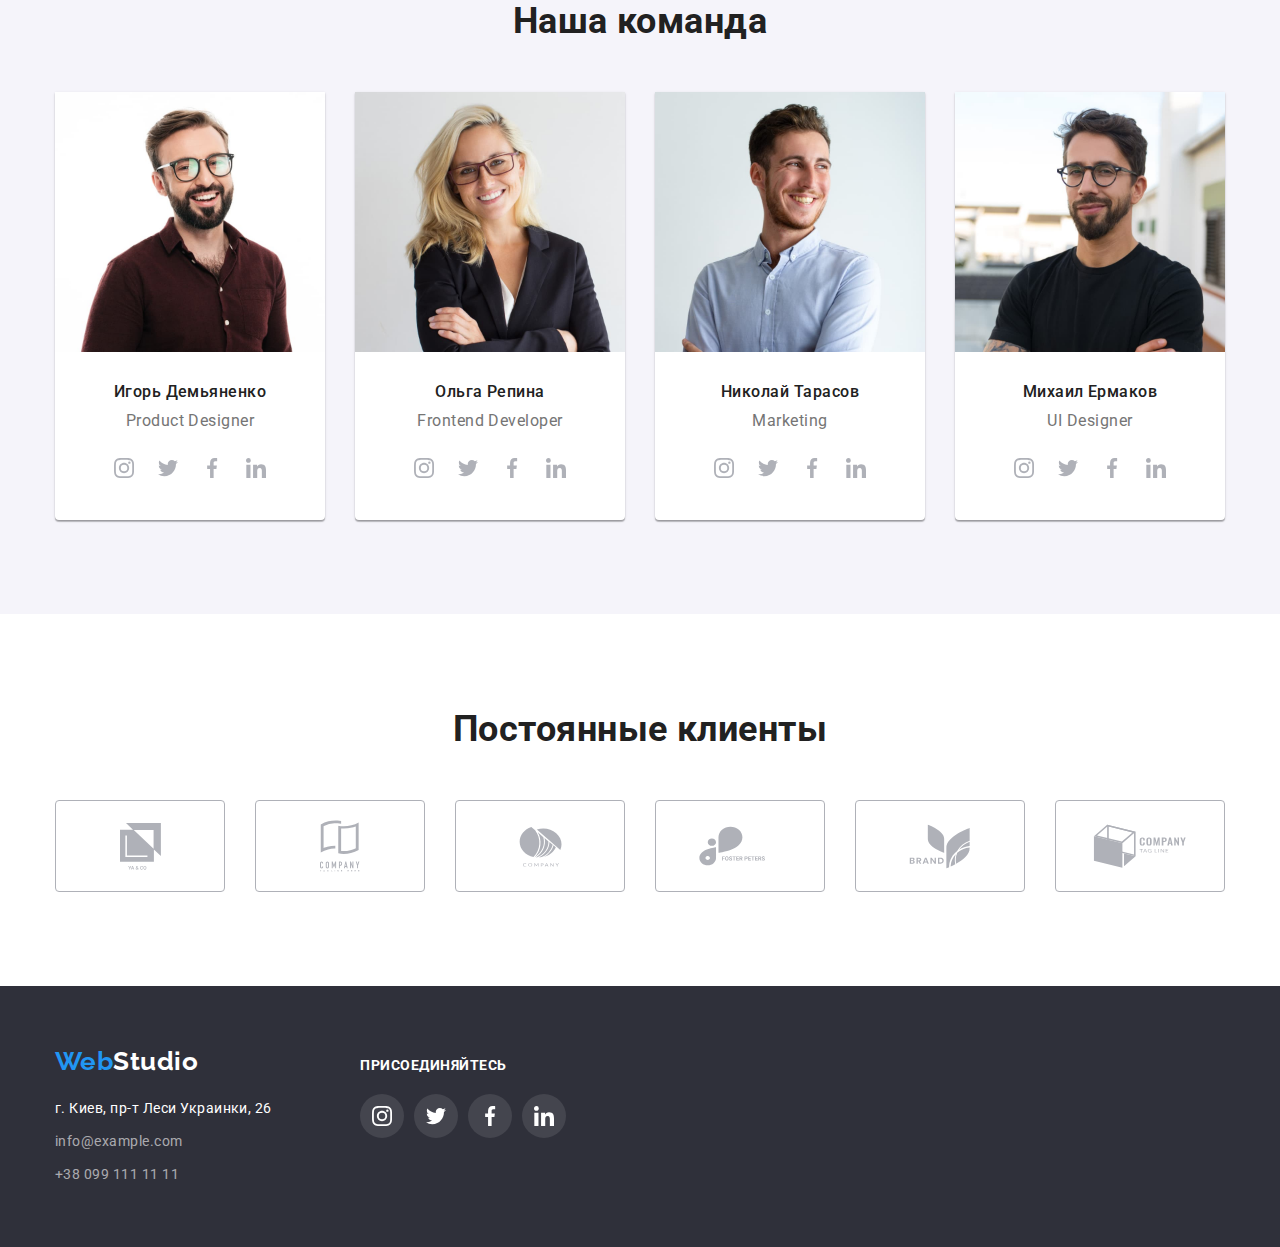
==== commit 2a4f881e: "ДЗ-4 Делает футер, клиентов и портфолио" ====
--- a/index.html
+++ b/index.html
@@ -31,13 +31,19 @@
             <li class="item"><a href="" class="link">Контакты</a></li>
           </ul>
         </nav>
-        <svg width="10" height="16">
-          <use href="./images/icons.svg#icon-smartphone"></use>
-        </svg>
+        
         <ul class="contacts-nav">
+          <li class="item-logo">
+            <svg width="16" height="20">
+              <use href="./images/icons.svg#icon-envelope"></use>
+            </svg>
+          </li>
           <li class="item">
             <a href="mailto:info@devstudio.com" class="link">info@devstudio.com</a>
           </li>
+          <li class="item-logo"><svg width="10" height="16">
+            <use href="./images/icons.svg#icon-smartphone"></use>
+          </svg></li>
           <li class="item"><a href="tel:+380961111111" class="link">+38 096 111 11 11</a></li>
         </ul>
       </div>
@@ -282,27 +288,55 @@
       </section>
     </main>
       <!-- Клиенты -->
-      <section>
-  <h2>Постоянные клиенты</h2>
-  <ul>
-    <li>
-      <svg width="106" height="60">
+      <section class="section-clients">
+  <div class="container">
+    <h2 class="section-title">Постоянные клиенты</h2>
+  <ul class="list">
+    <li class="items">
+      <a href=""><svg width="41" height="47">
         <use href="./images/icons.svg#icon-logo1">
         </use>
-      </svg>
-    </li>
-    <li></li>
-    <li></li>
-    <li></li>
-    <li></li>
-    <li></li>
+      </svg></a>
+    </li>
+    <li class="items">
+      <a href=""><svg width="40" height="52">
+        <use href="./images/icons.svg#icon-logo2">
+        </use>
+      </svg></a>
+    </li>
+    <li class="items">
+      <a href=""><svg width="43" height="41">
+        <use href="./images/icons.svg#icon-logo3">
+        </use>
+      </svg></a>
+    </li>
+    <li class="items">
+      <a href=""><svg width="84" height="40">
+        <use href="./images/icons.svg#icon-logo4">
+        </use>
+      </svg></a>
+  </li>
+    <li class="items">
+      <a href=""><svg width="62" height="45">
+        <use href="./images/icons.svg#icon-logo5">
+        </use>
+      </svg></a>
+    </li>
+    <li class="items">
+      <a href=""><svg width="94" height="44">
+        <use href="./images/icons.svg#icon-logo6">
+        </use>
+      </svg></a>
+    </li>
   </ul>
+  </div>
       </section>
 
     <!-- Подвал -->
     <footer class="footer">
       <div class="container">
-        <a href="./index.html" class="logo"
+        <div class="footer-info">
+          <a href="./index.html" class="logo"
           ><span class="logo-web">Web</span><span class="logo-studio-footer">Studio</span></a
         >
         <address>
@@ -316,6 +350,32 @@
             <li><a href="tel:+380991111111" class="link contacts tel">+38 099 111 11 11</a></li>
           </ul>
         </address>
+        </div>
+        <div class="footer-connect">
+          <h3 class="footer-connect-title">присоединяйтесь</h3>
+          <ul class="footer-connect-list">
+            <li class="item">
+              <a href=""><svg width="20" height="20">
+                <use href="./images/icons.svg#icon-instagramfooter"></use>
+              </svg></a>
+            </li>
+            <li>
+              <a href=""><svg width="20" height="20">
+                <use href="./images/icons.svg#icon-twitterfooter"></use>
+              </svg></a>
+            </li>
+            <li>
+              <a href=""><svg width="20" height="20">
+                <use href="./images/icons.svg#icon-facebookfooter"></use>
+              </svg></a>
+            </li>
+            <li>
+              <a href=""><svg width="20" height="20">
+                <use href="./images/icons.svg#icon-linkedinfooter"></use>
+              </svg></a>
+            </li>
+          </ul>
+        </div>
       </div>
     </footer>
   </body>
--- a/css/styles.css
+++ b/css/styles.css
@@ -59,6 +59,7 @@
     
 }
 
+
   .logo {
     margin-right: 93px; 
     
@@ -71,6 +72,7 @@
  }
 
  .logo-web {
+     
      color: var(--accent-color);
  }
  .logo-studio {
@@ -130,6 +132,19 @@
 .contacts-nav .link:focus {
     color: var(--accent-color);
 }
+
+.contacts-nav .item-logo {
+    display: flex;
+    align-items: center;
+    justify-content: center;
+    margin-right: 10px;
+    fill: var(--title-text-color);
+}
+.contacts-nav li:nth-child(2) {
+    margin-right: 30px;
+}
+
+
 /* герой */
 
 
@@ -268,7 +283,8 @@
     fill: currentColor;
 }
 
-.section-team a:hover {
+.section-team a:hover,
+.section-team a:focus {
     fill: var(--secondary-text-color);
     background-color: var(--accent-color);
     border-radius: 50%;
@@ -332,6 +348,57 @@
     line-height: 1.19;
     text-align: center;
 }
+/* клиенты */
+.section-clients .section-title {
+
+    padding-top: 94px;
+    padding-bottom: 50px;
+
+    font-weight: 700;
+    font-size: 36px;
+    line-height: 1.17;
+    text-align: center;
+    margin-top: 0;
+    margin-bottom: 0;
+
+}
+
+.section-clients {
+    padding-bottom: 94px;
+}
+
+.section-clients .items {
+    width: 170px;
+    height: 92px;
+    display: flex;
+    fill: currentColor;
+
+}
+
+.section-clients a {
+    width: 170px;
+    height: 92px;
+    display: flex;
+    justify-content: center;
+    align-items: center;
+    fill: #afb1b8;
+    border: 1px solid #AFB1B8;
+    border-radius: 4px;
+}
+
+.section-clients a:hover,
+.section-clients a:focus {
+    fill: #2196F3;
+    border: 1px solid #2196F3;
+    border-radius: 4px;
+}
+
+
+.section-clients .list {
+    display: flex;
+    justify-content: space-between;
+}
+
 /* кнопка */
 .button {
     border-radius: 4px;
@@ -372,6 +439,13 @@
 
     background-color: var(--secondary-bg-color);
 }
+
+.footer-info {
+    display: inline-block;
+    width: 231px;
+    
+}
+
 .footer .link {
     display: block;
     
@@ -418,6 +492,59 @@
     
 }
 
+.footer-connect {
+   display: inline-block;
+   vertical-align: top;
+   margin-left: 70px;
+   justify-content: space-between;
+   
+   
+}
+
+.footer-connect-title {
+    margin-bottom: 0;
+    margin-top: 0;
+
+    
+    
+    color: var(--secondary-text-color);
+    font-weight: 700;
+    font-size: 14px;
+    line-height: 1.14;
+    text-transform: uppercase;
+}
+
+.footer-connect a {
+    display: flex;
+    width: 44px;
+    height: 44px;
+    border-radius: 50%;
+    align-items: center;
+    justify-content: center;
+    fill: var(--secondary-text-color);
+    background-color: rgba(255, 255, 255, 0.1);
+}
+
+.footer-connect a:hover,
+.footer-connect a:focus {
+    background-color: var(--accent-color);
+}
+.footer-connect-list {
+    width: 206px;
+    height: 44px;
+    display: flex;
+    justify-content: space-between;
+    margin-top: 20px;
+}
+
+.footer-connect .item {
+    fill: currentColor;
+}
+
+.footer .footer-connect {
+    margin-top: 12px;
+    
+}
 /* портфолио */
 
 .page-header-portfolio {
@@ -497,7 +624,8 @@
     margin-bottom: 0;
 }
 
-.section-portfolio .info:hover {
+.section-portfolio .info:hover,
+.section-portfolio .info:focus {
     border: 1px solid #EEEEEE;
 box-shadow: 0px 1px 1px rgba(0, 0, 0, 0.12), 0px 4px 4px rgba(0, 0, 0, 0.06), 1px 4px 6px rgba(0, 0, 0, 0.16);
 cursor: pointer;
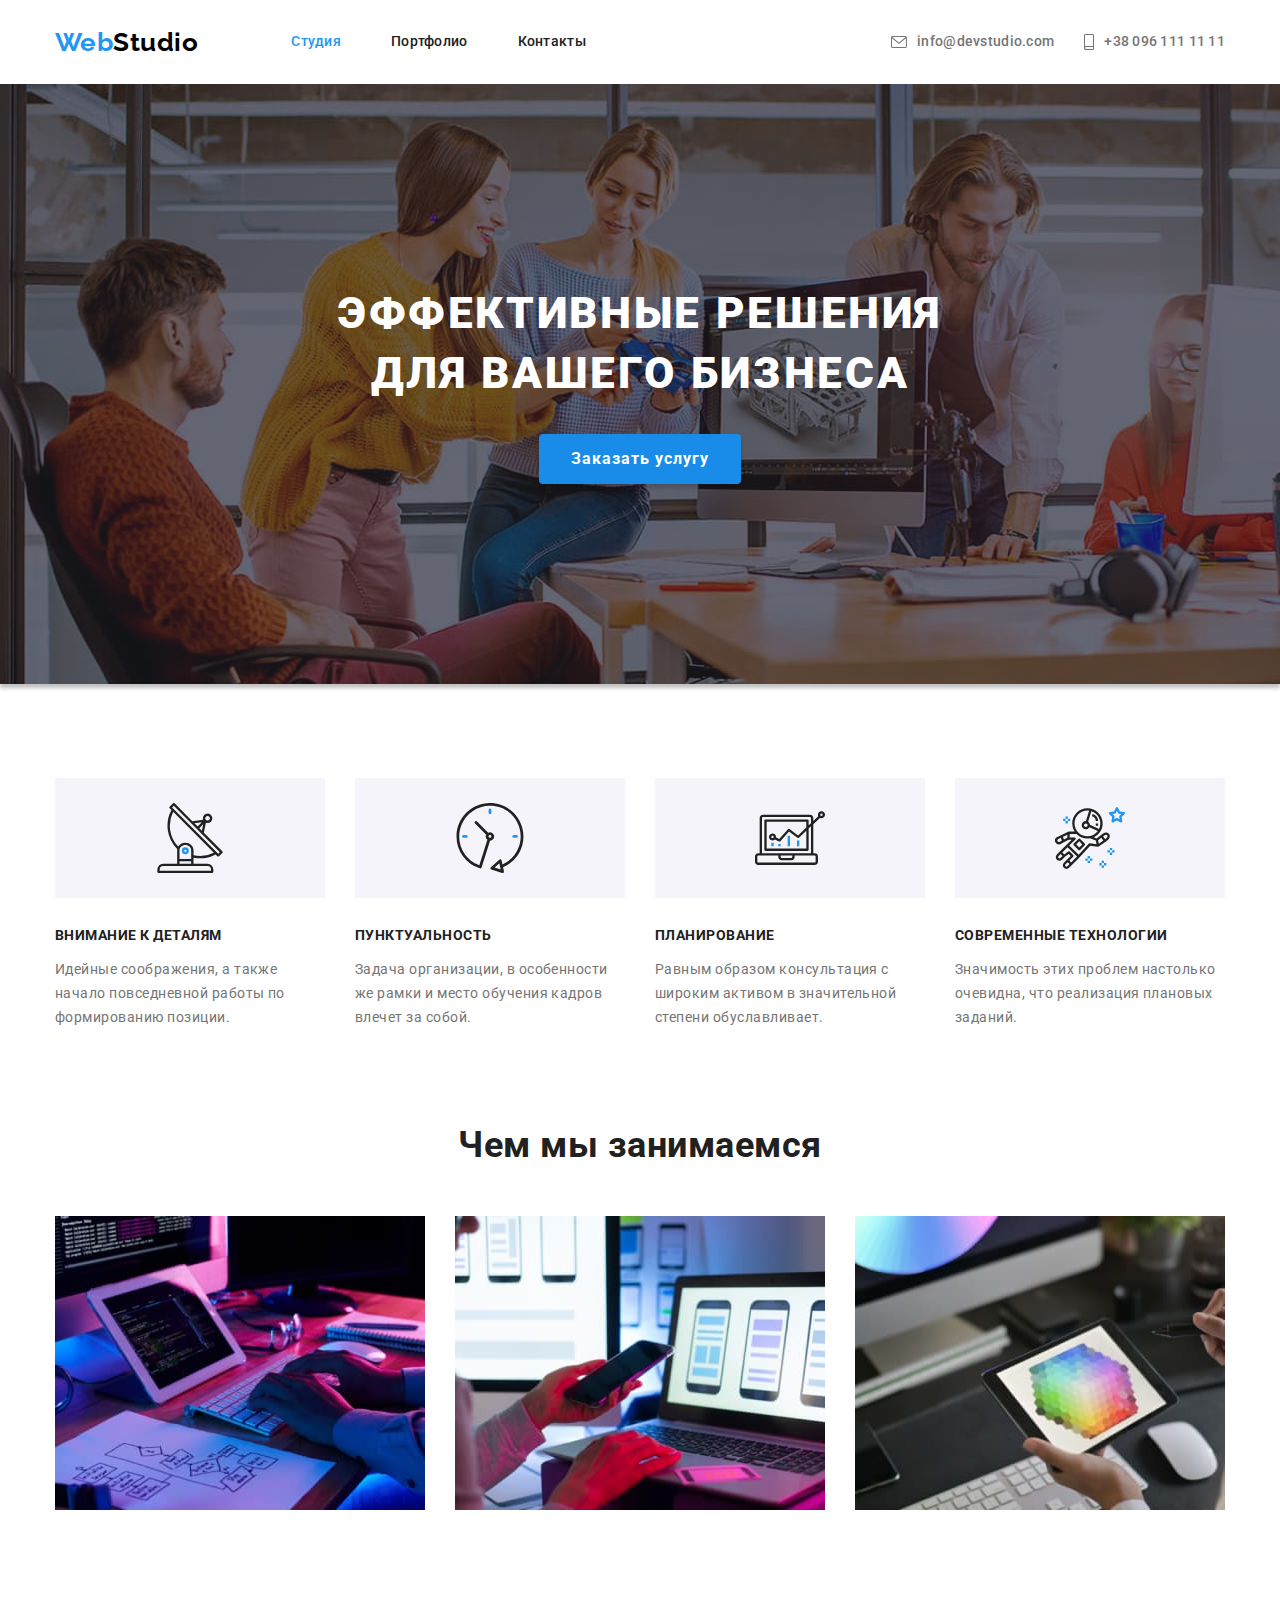
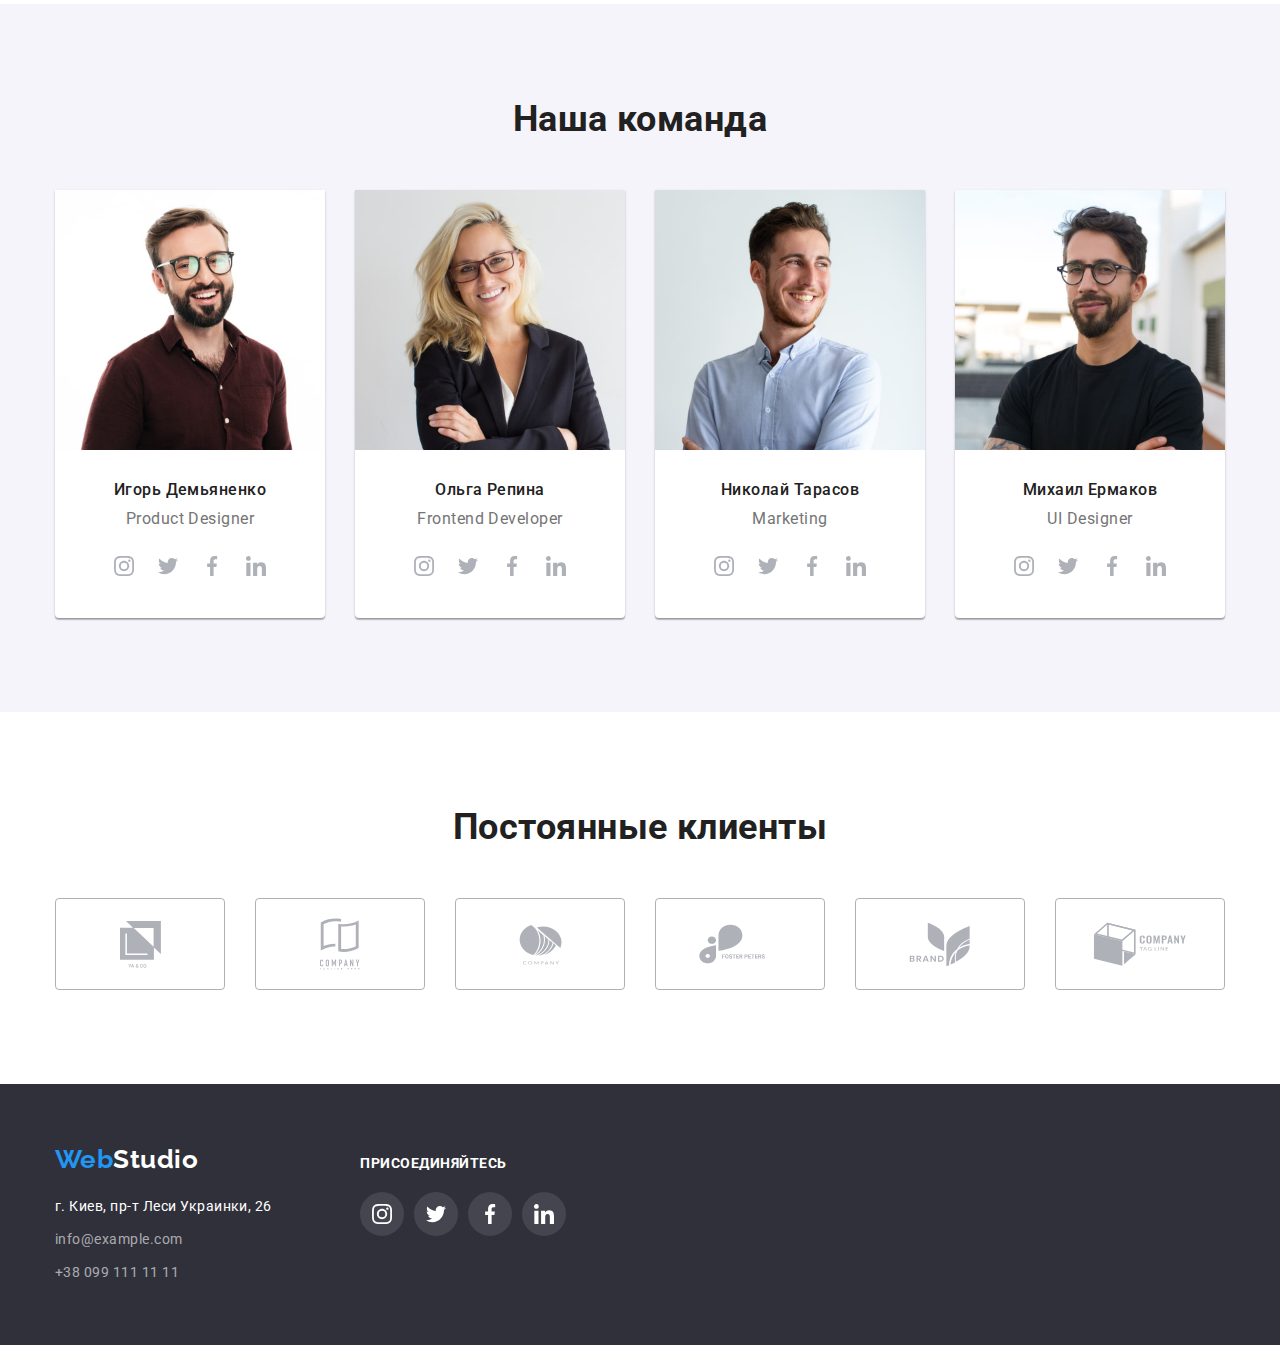
==== commit 3906d505: "сохраняет ДЗ-4" ====
--- a/index.html
+++ b/index.html
@@ -31,20 +31,15 @@
             <li class="item"><a href="" class="link">Контакты</a></li>
           </ul>
         </nav>
-        
         <ul class="contacts-nav">
-          <li class="item-logo">
-            <svg width="16" height="20">
+          <li class="item">
+            <a href="mailto:info@devstudio.com" class="link"><span class="item-logo"><svg width="16" height="20">
               <use href="./images/icons.svg#icon-envelope"></use>
-            </svg>
+            </svg></span>info@devstudio.com</a>
           </li>
-          <li class="item">
-            <a href="mailto:info@devstudio.com" class="link">info@devstudio.com</a>
-          </li>
-          <li class="item-logo"><svg width="10" height="16">
+          <li class="item"><a href="tel:+380961111111" class="link"><span class="item-logo"><svg width="10" height="16">
             <use href="./images/icons.svg#icon-smartphone"></use>
-          </svg></li>
-          <li class="item"><a href="tel:+380961111111" class="link">+38 096 111 11 11</a></li>
+          </svg></span>+38 096 111 11 11</a></li>
         </ul>
       </div>
     </header>
--- a/css/styles.css
+++ b/css/styles.css
@@ -57,6 +57,7 @@
     display: flex;
     align-items: center;
     
+    
 }
 
 
@@ -112,12 +113,14 @@
 .contacts-nav {
     display: flex;
     margin-left: auto;
+    align-items: center;
 }
 .contacts-nav .item + .item {
-    margin-left: 50px;
+    margin-left: 30px;
 }
 .contacts-nav .link {
-    display: block;
+    display: flex;
+    align-items: center;
     padding-bottom: 32px;
     padding-top: 32px;
     
@@ -130,19 +133,24 @@
 }
 .contacts-nav .link:hover,
 .contacts-nav .link:focus {
-    color: var(--accent-color);
-}
+    color: var(--accent-color); 
+}
+
+.contacts-nav .link:hover .item-logo {
+    fill: var(--accent-color);
+}
+.contacts-nav .link:focus .item-logo {
+    fill: var(--accent-color);
+}
+
 
 .contacts-nav .item-logo {
     display: flex;
     align-items: center;
-    justify-content: center;
     margin-right: 10px;
     fill: var(--title-text-color);
 }
-.contacts-nav li:nth-child(2) {
-    margin-right: 30px;
-}
+
 
 
 /* герой */
@@ -192,6 +200,7 @@
 .section-features .list {
     display: flex;
     justify-content: space-between;
+    padding-bottom: 94px;
 }
 
 .section-list {
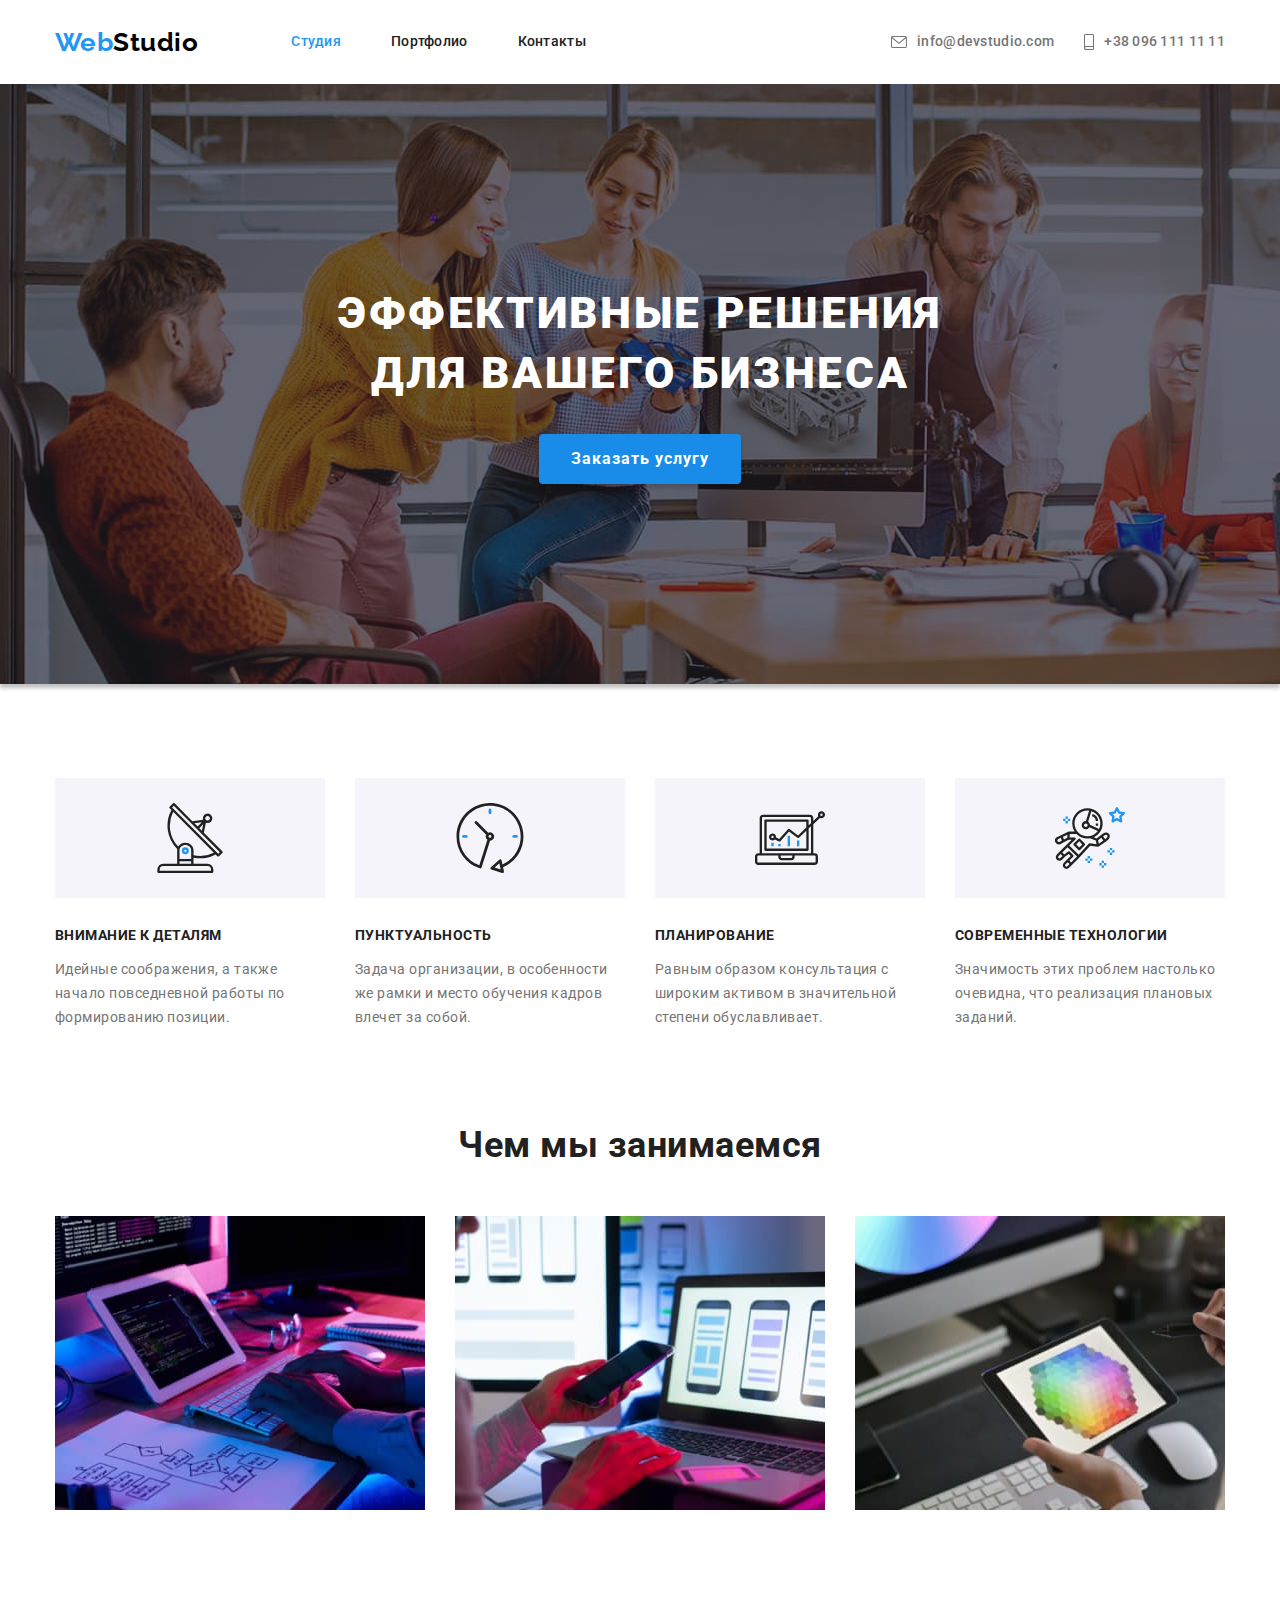
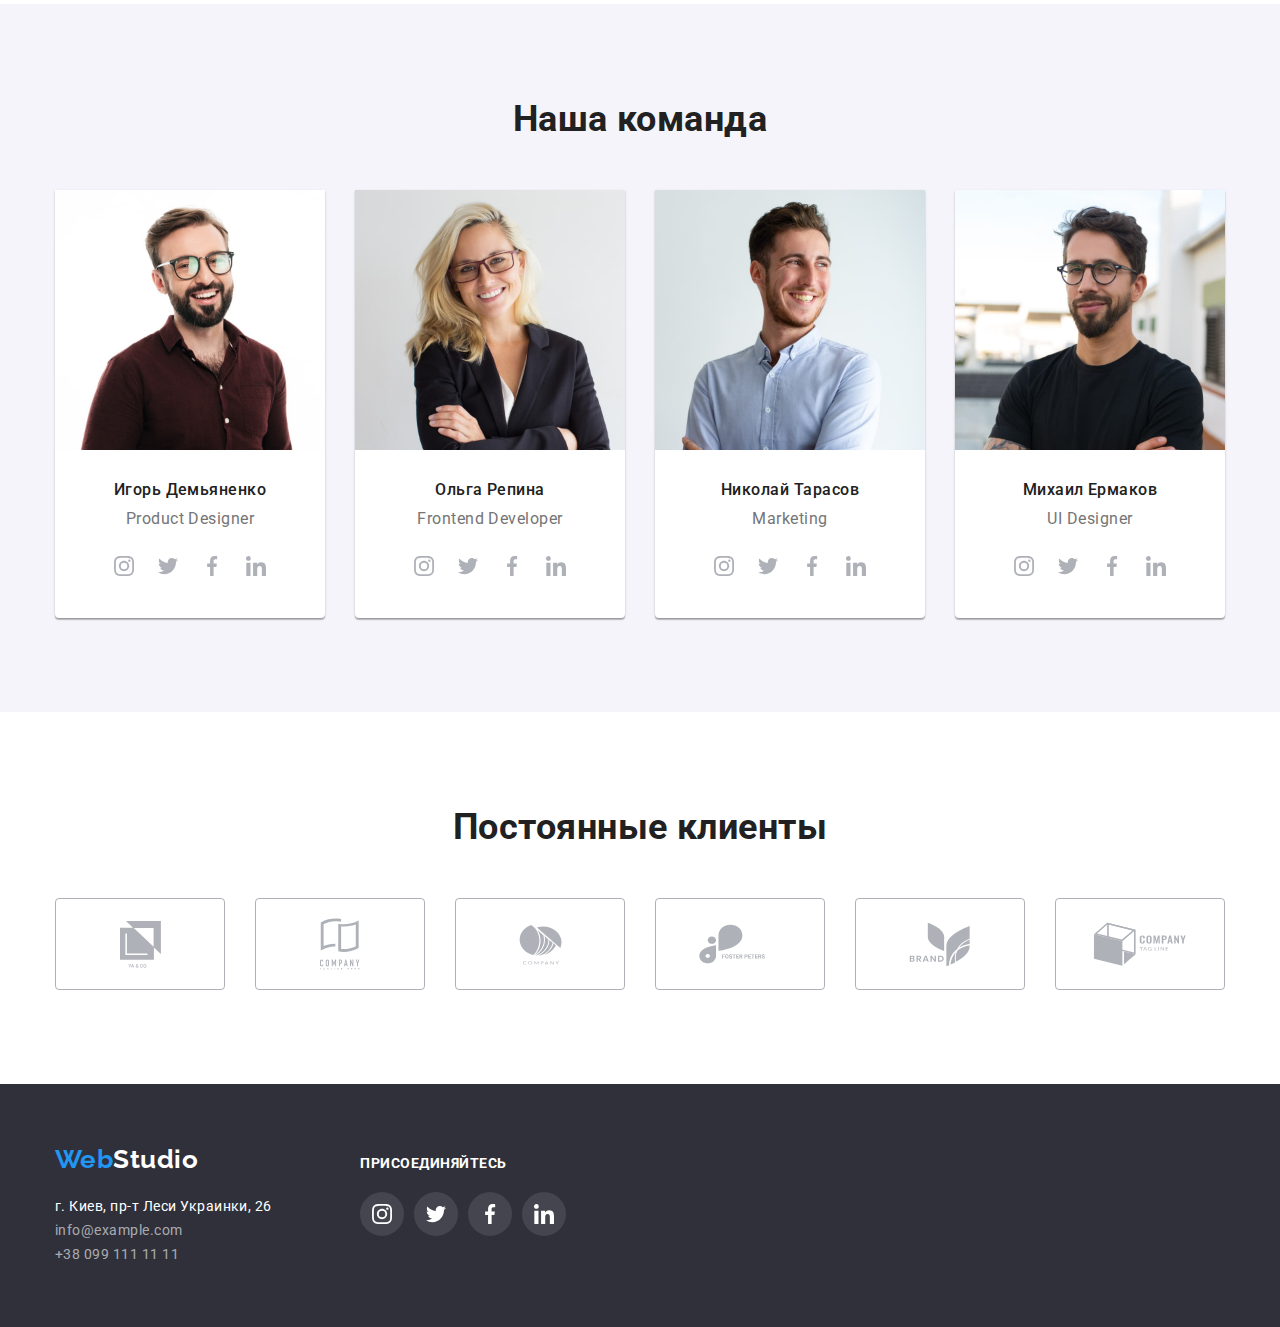
==== commit 09539df3: "правки ДЗ-4" ====
--- a/index.html
+++ b/index.html
@@ -136,39 +136,32 @@
                 width="270"
                 height="260"
               />
-              <h3 class="title">Игорь Демьяненко</h3>
+              <div class="box">
+                <h3 class="title">Игорь Демьяненко</h3>
               <p class="text">Product Designer</p>
               <ul class="group">
-                <li>
-                  <div class="icon">
+                <li>  
                     <a href=""><svg width="20" height="20">
                       <use href="./images/icons.svg#icon-instagram"></use>
-                    </svg></a>
-                  </div>
-                </li>
-                <li>
-                  <div class="icon">
+                    </svg></a> 
+                </li>
+                <li>
                     <a href=""><svg width="20" height="20">
                       <use href="./images/icons.svg#icon-twitter"></use>
-                    </svg></a>
-                    
-                  </div>
-                </li>
-                <li>
-                  <div class="icon">
+                    </svg></a>    
+                </li>
+                <li>    
                   <a href=""><svg width="20" height="20">
                     <use href="./images/icons.svg#icon-facebook"></use>
                   </svg></a>
-                </div>
-                </li>
-                <li>
-                  <div class="icon">
+                </li>
+                <li>
                   <a href=""><svg width="20" height="20">
                     <use href="./images/icons.svg#icon-linkedin"></use>
                   </svg></a>
-                </div>
                 </li>
                 </ul>
+              </div>
             </li>
             <li class="item">
               <img
@@ -177,7 +170,8 @@
                 width="270"
                 height="260"
               />
-              <h3 class="title">Ольга Репина</h3>
+              <div class="box">
+                <h3 class="title">Ольга Репина</h3>
               <p class="text">Frontend Developer</p>
               <ul class="group">
                 <li>
@@ -205,6 +199,7 @@
                   </svg></a>
                 </div></li>
               </ul>
+              </div>
             </li>
             <li class="item">
               <img
@@ -213,7 +208,8 @@
                 width="270"
                 height="260"
               />
-              <h3 class="title">Николай Тарасов</h3>
+              <div class="box">
+                <h3 class="title">Николай Тарасов</h3>
               <p class="text">Marketing</p>
               <ul class="group">
                 <li>
@@ -241,6 +237,7 @@
                   </svg></a>
                 </div></li>
               </ul>
+              </div>
             </li>
             <li class="item">
               <img
@@ -249,7 +246,8 @@
                 width="270"
                 height="260"
               />
-              <h3 class="title">Михаил Ермаков</h3>
+              <div class="box">
+                <h3 class="title">Михаил Ермаков</h3>
               <p class="text">UI Designer</p>
               <ul class="group">
                 <li>
@@ -277,6 +275,7 @@
                   </svg></a>
                 </div></li>
               </ul>
+              </div>
             </li>
           </ul>
         </div>
--- a/css/styles.css
+++ b/css/styles.css
@@ -197,6 +197,8 @@
     font-size: 0;
 
 }
+
+
 .section-features .list {
     display: flex;
     justify-content: space-between;
@@ -206,6 +208,7 @@
 .section-list {
     display: flex;
     margin-bottom: 0;
+
 }
 
 
@@ -274,8 +277,8 @@
 }
 
 .section-team .icon {
-    width: 44px;
-    height: 44px;
+    /* width: 44px;
+    height: 44px; */
    display: flex;
    justify-content: center;
    align-items: center;
@@ -327,8 +330,7 @@
 .section-team .title {
     margin-top: 0;
     margin-bottom: 0;
-    padding-top: 30px;
-    padding-bottom: 10px;
+    margin-bottom: 10px;
     
     color: var(--primary-text-color);
     
@@ -340,39 +342,49 @@
 .section-team .item {
     
     width: 270px;
-    height: 428px;
     background: #FFFFFF;
     box-shadow: 0px 1px 3px rgba(0, 0, 0, 0.12), 0px 1px 1px rgba(0, 0, 0, 0.14), 0px 2px 1px rgba(0, 0, 0, 0.2);
     border-radius: 0px 0px 4px 4px;
     
 }
 
+.section-team a {
+    width: 44px;
+    height: 44px;
+}
+
 .section-team .text {
     margin-top: 0;
     margin-bottom: 0;
     padding-top: 0;
-    padding-bottom: 16px;
+    margin-bottom: 16px;
     
     font-size: 16px;
     line-height: 1.19;
     text-align: center;
 }
+
+.section-team .box {
+    padding-top: 30px;
+    padding-bottom: 30px;
+}
 /* клиенты */
+
 .section-clients .section-title {
-
-    padding-top: 94px;
-    padding-bottom: 50px;
+    margin-bottom: 50px;
+
+
 
     font-weight: 700;
     font-size: 36px;
     line-height: 1.17;
     text-align: center;
-    margin-top: 0;
-    margin-bottom: 0;
+    
 
 }
 
 .section-clients {
+    padding-top: 94px;
     padding-bottom: 94px;
 }
 
@@ -469,7 +481,7 @@
 }
 
 .footer li {
-    margin-bottom: 9px;
+    margin-bottom: 0;
 }
 .footer li:last-child {
     margin-bottom: 0;
@@ -511,7 +523,7 @@
 }
 
 .footer-connect-title {
-    margin-bottom: 0;
+    margin-bottom: 20px;
     margin-top: 0;
 
     
@@ -543,7 +555,6 @@
     height: 44px;
     display: flex;
     justify-content: space-between;
-    margin-top: 20px;
 }
 
 .footer-connect .item {
@@ -601,6 +612,8 @@
 .portfolio-btn:focus {
     color: var(--secondary-text-color);
     background-color: var(--accent-color);
+    box-shadow: 0px 3px 1px rgba(0, 0, 0, 0.1), 0px 1px 2px rgba(0, 0, 0, 0.08), 0px 2px 2px rgba(0, 0, 0, 0.12);
+    border-radius: 4px;
 }
 .portfolio-btn.current {
     color: var(--secondary-text-color);
@@ -618,6 +631,7 @@
     letter-spacing: 0.06em;
 }
 .section-portfolio .text {
+    color: var(--title-text-color);
     font-size: 16px;
     line-height: 1.88;
 }
@@ -629,19 +643,23 @@
     justify-content: space-between;
     
 }
+
+.section-portfolio .link {
+    display: block;
+    text-decoration: none;
+}
+
 .section-portfolio .info:nth-last-child(-n + 3) {
     margin-bottom: 0;
 }
 
-.section-portfolio .info:hover,
-.section-portfolio .info:focus {
+.section-portfolio .link:hover,
+.section-portfolio .link:focus {
     border: 1px solid #EEEEEE;
-box-shadow: 0px 1px 1px rgba(0, 0, 0, 0.12), 0px 4px 4px rgba(0, 0, 0, 0.06), 1px 4px 6px rgba(0, 0, 0, 0.16);
-cursor: pointer;
+    box-shadow: 0px 1px 1px rgba(0, 0, 0, 0.12), 0px 4px 4px rgba(0, 0, 0, 0.06), 1px 4px 6px rgba(0, 0, 0, 0.16);
+    cursor: pointer;
 }
 .section-portfolio .list {
-    border: 1px solid #EEEEEE;
-    
     padding: 20px 24px;
 }
 
@@ -653,8 +671,10 @@
     margin-top: 0;
 }
 
-.section-portfolio .info {
+.section-portfolio .info {  
     margin-bottom: 30px;
+    border-bottom: 1px solid #EEEEEE;
+    
 }
 
 .section-portfolio .title {
